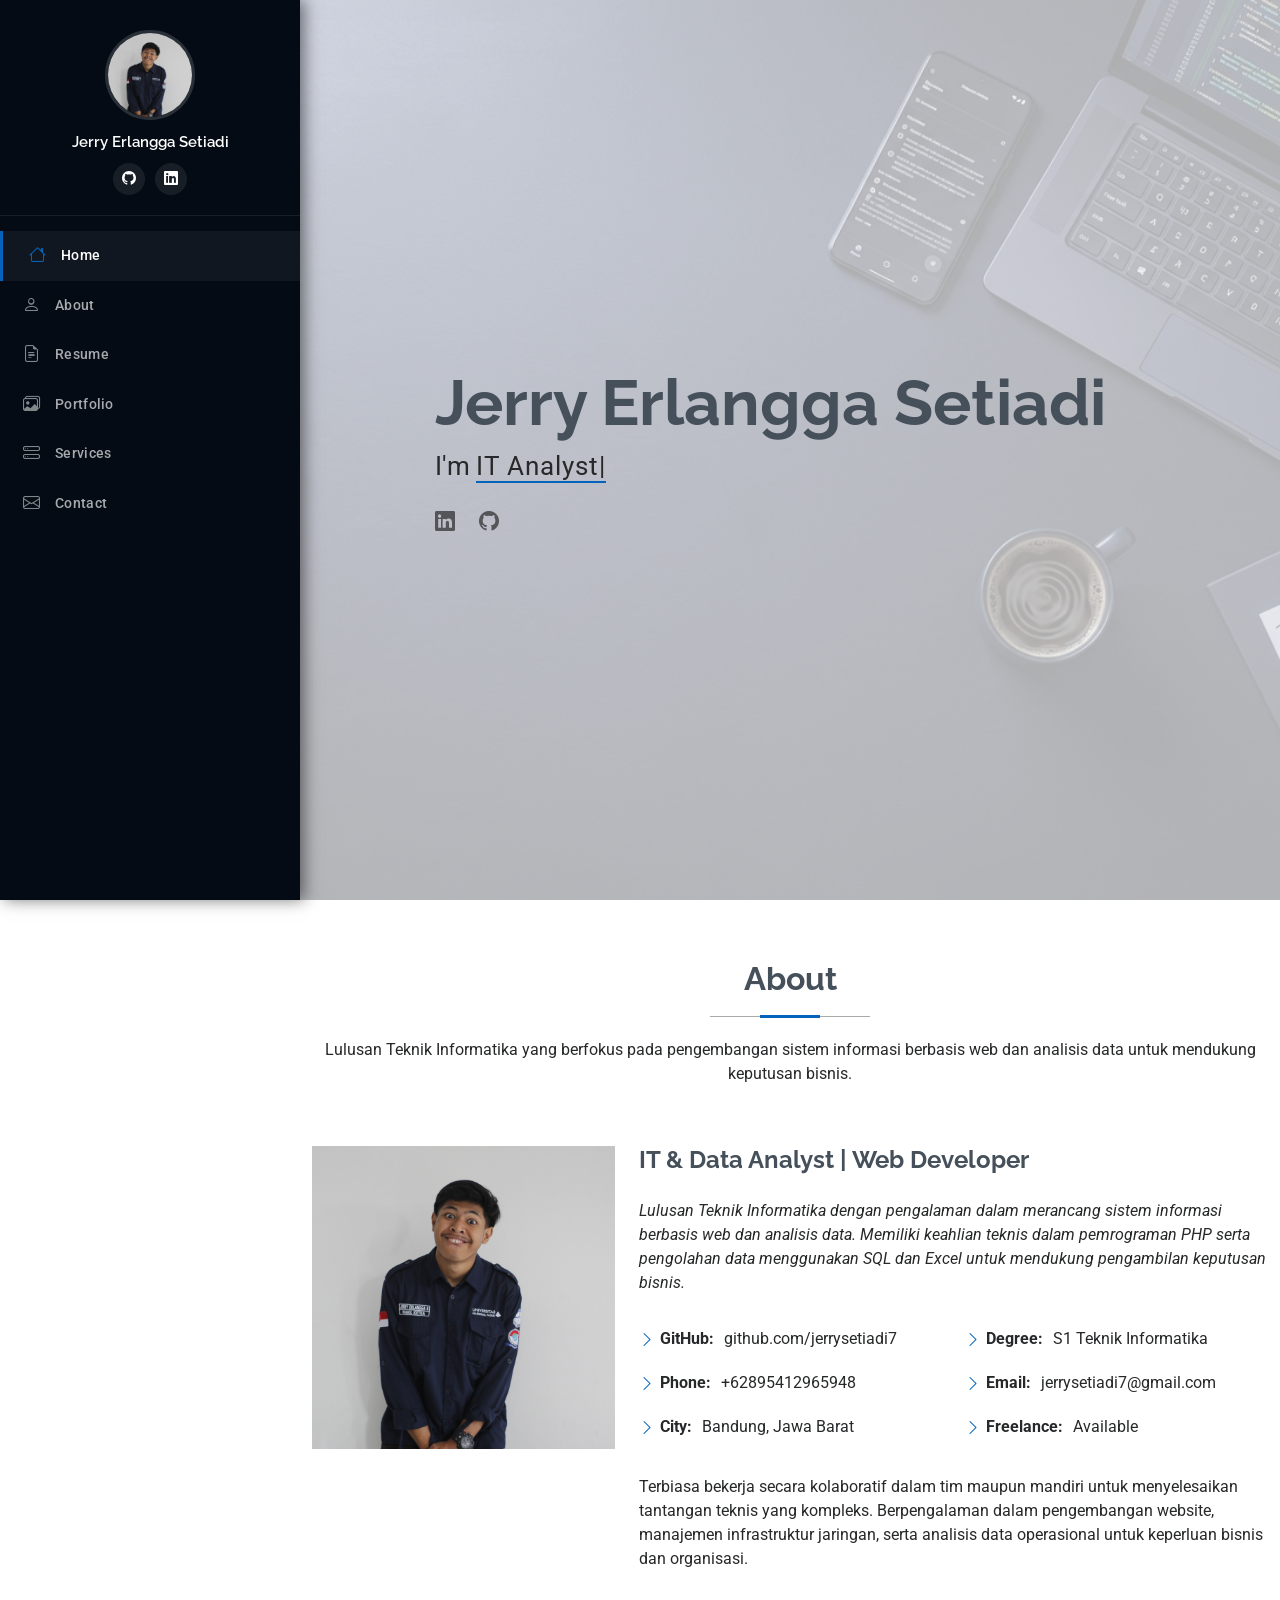
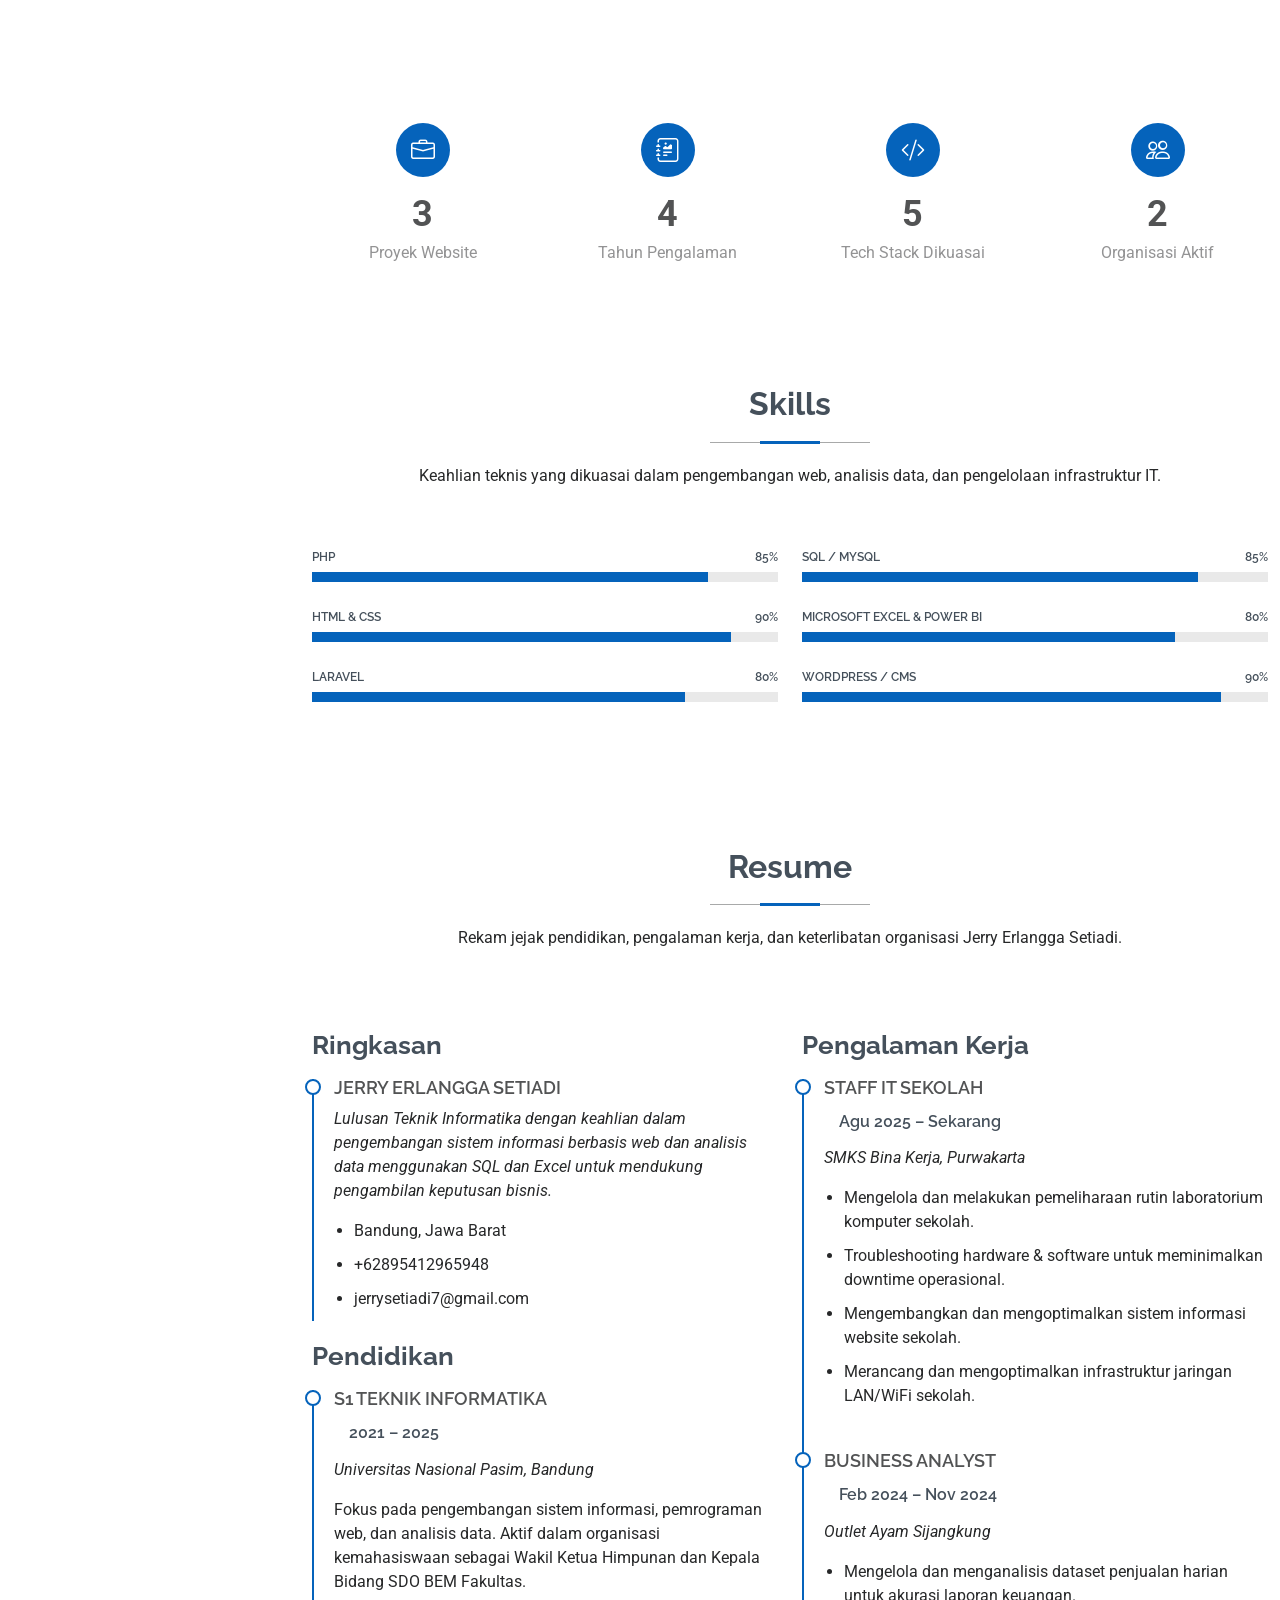
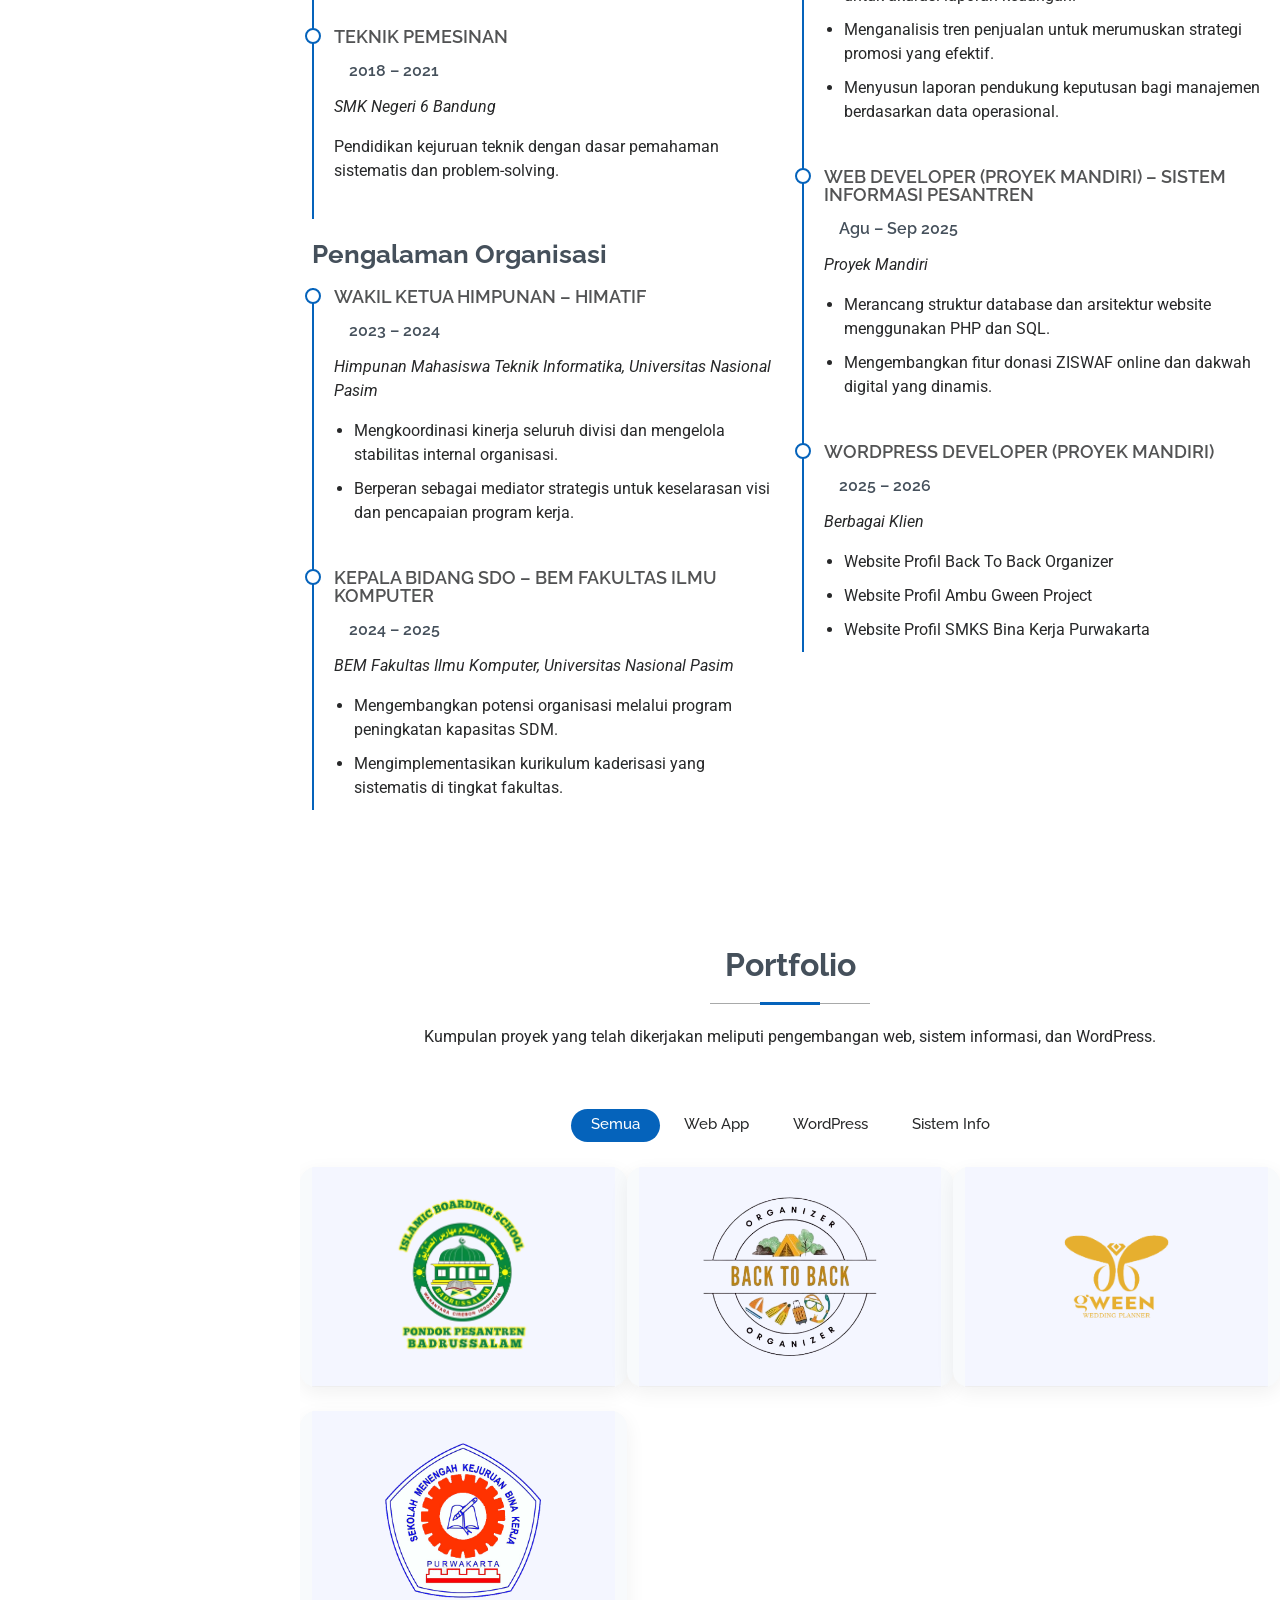
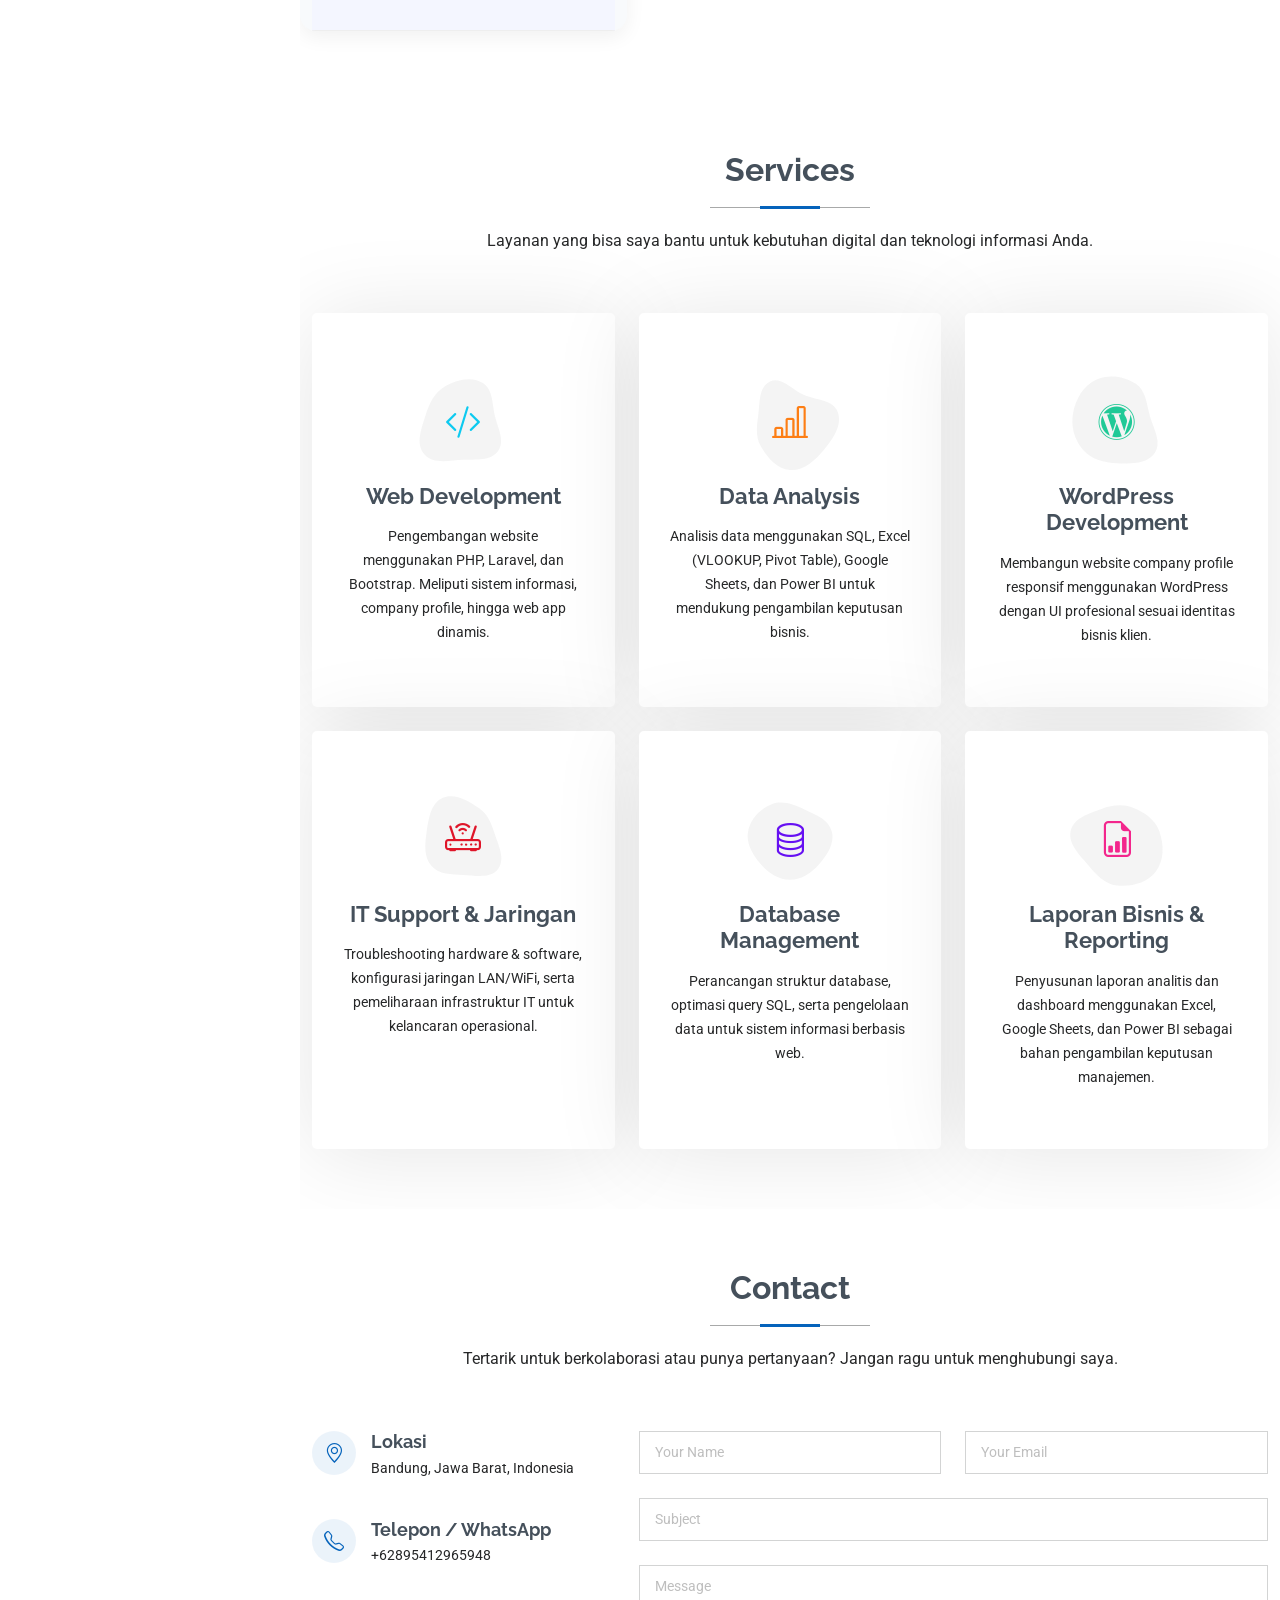
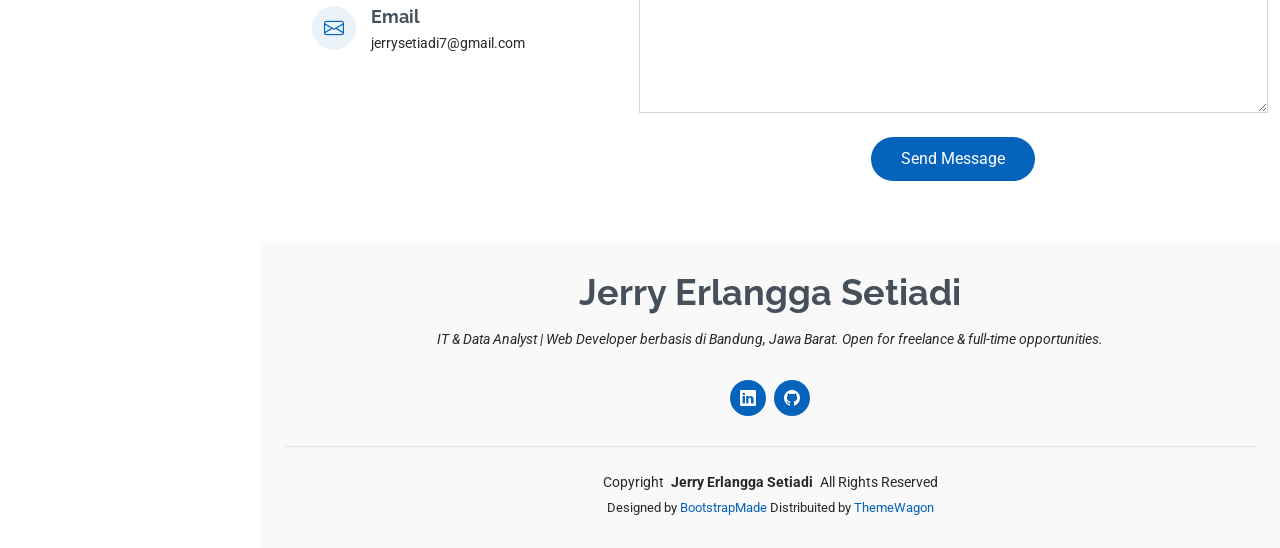
==== index.html @ edd15ab0 "first commit: upload portfolio website" ====
<!DOCTYPE html>
<html lang="en">

<head>
  <meta charset="utf-8">
  <meta content="width=device-width, initial-scale=1.0" name="viewport">
  <title>Jerry Erlangga Setiadi - IT & Data Analyst</title>
  <meta content="Portfolio dan CV Jerry Erlangga Setiadi - IT & Data Analyst" name="description">
  <meta content="IT, Data Analyst, Web Developer, PHP, Laravel, SQL" name="keywords">

  <!-- Favicons -->
  <link href="assets/img/favicon.png" rel="icon">
  <link href="assets/img/apple-touch-icon.png" rel="apple-touch-icon">

  <!-- Fonts -->
  <link href="https://fonts.googleapis.com" rel="preconnect">
  <link href="https://fonts.gstatic.com" rel="preconnect" crossorigin>
  <link href="https://fonts.googleapis.com/css2?family=Roboto:ital,wght@0,100;0,300;0,400;0,500;0,700;0,900;1,100;1,300;1,400;1,500;1,700;1,900&family=Poppins:ital,wght@0,100;0,200;0,300;0,400;0,500;0,600;0,700;0,800;0,900;1,100;1,200;1,300;1,400;1,500;1,600;1,700;1,800;1,900&family=Raleway:ital,wght@0,100;0,200;0,300;0,400;0,500;0,600;0,700;0,800;0,900;1,100;1,200;1,300;1,400;1,500;1,600;1,700;1,800;1,900&display=swap" rel="stylesheet">

  <!-- Vendor CSS Files -->
  <link href="assets/vendor/bootstrap/css/bootstrap.min.css" rel="stylesheet">
  <link href="assets/vendor/bootstrap-icons/bootstrap-icons.css" rel="stylesheet">
  <link href="assets/vendor/aos/aos.css" rel="stylesheet">
  <link href="assets/vendor/glightbox/css/glightbox.min.css" rel="stylesheet">
  <link href="assets/vendor/swiper/swiper-bundle.min.css" rel="stylesheet">

  <!-- Main CSS File -->
  <link href="assets/css/main.css" rel="stylesheet">

  <!-- =======================================================
  * Template Name: MyResume
  * Template URL: https://bootstrapmade.com/free-html-bootstrap-template-my-resume/
  * Updated: Jun 29 2024 with Bootstrap v5.3.3
  * Author: BootstrapMade.com
  * License: https://bootstrapmade.com/license/
  ======================================================== -->

  <!-- Custom Sidebar Override -->
  <style>
    /* =============================================
       SIDEBAR DARK THEME - CUSTOM OVERRIDE
       ============================================= */

    /* Sidebar container */
    #header.header {
  width: 300px;
  min-height: 100vh;

  position: fixed; /* ⬅️ UBAH dari fixed */
  top: 0;
  left: 0;

  background-color: #040b14;

  display: flex;
  flex-direction: column;

  box-shadow: 4px 0 15px rgba(0,0,0,0.5);
}
.layout {
  display: flex;
}

/* Konten kanan */
.main {
  margin-left: 300px; /* ⬅️ sama dengan lebar sidebar */
  width: calc(100% - 300px); /* ⬅️ biar tidak over */
}

    /* Profile block at top of sidebar */
    .sidebar-profile {
      padding: 30px 20px 20px;
      border-bottom: 1px solid rgba(255,255,255,0.08);
      width: 100%;
    }

    /* Avatar / profile photo */
    .sidebar-avatar {
      width: 90px;
      height: 90px;
      object-fit: cover;
      border: 3px solid rgba(255,255,255,0.15);
      margin-bottom: 12px;
    }

    /* Name under avatar */
    .sidebar-name {
      color: #fff;
      font-size: 15px;
      font-weight: 600;
      margin-bottom: 10px;
      line-height: 1.4;
    }

    /* Social icons row */
    .sidebar-socials {
      display: flex;
      gap: 10px;
      justify-content: center;
      flex-wrap: wrap;
    }

    .sidebar-socials a {
      display: inline-flex;
      align-items: center;
      justify-content: center;
      width: 32px;
      height: 32px;
      border-radius: 50%;
      background: rgba(255,255,255,0.08);
      color: #fff;
      font-size: 14px;
      transition: background 0.3s, color 0.3s;
    }

    .sidebar-socials a:hover {
      background: var(--accent-color, #149ddd);
      color: #fff;
    }

    /* Nav menu styling */
    #header .navmenu {
      padding: 15px 0;
      flex: 1;
    }

    #header .navmenu ul {
      list-style: none;
      padding: 0;
      margin: 0;
    }

    #header .navmenu ul li a {
      display: flex;
      align-items: center;
      gap: 12px;
      padding: 12px 20px;
      color: rgba(255,255,255,0.65);
      font-size: 14px;
      font-weight: 500;
      text-decoration: none;
      transition: color 0.3s, background 0.3s, padding-left 0.3s;
      border-left: 3px solid transparent;
      letter-spacing: 0.3px;
    }

    #header .navmenu ul li a:hover,
    #header .navmenu ul li a.active {
      color: #fff;
      background: rgba(255,255,255,0.05);
      border-left-color: var(--accent-color, #149ddd);
      padding-left: 26px;
    }

    #header .navmenu ul li a .navicon {
      font-size: 17px;
      min-width: 20px;
      color: rgba(255,255,255,0.5);
      transition: color 0.3s;
    }

    #header .navmenu ul li a:hover .navicon,
    #header .navmenu ul li a.active .navicon {
      color: var(--accent-color, #149ddd);
    }

    /* Hamburger toggle button for mobile */
    .header-toggle {
      position: fixed;
      top: 15px;
      left: 15px;
      z-index: 9999;
      font-size: 24px;
      color: #fff;
      background: var(--accent-color, #149ddd);
      width: 40px;
      height: 40px;
      display: flex;
      align-items: center;
      justify-content: center;
      border-radius: 6px;
      cursor: pointer;
    }

    /* Push main content to the right of sidebar */
   main {
  margin-left: 260px;   /* HARUS sama dengan width sidebar */
  width: calc(100% - 260px);
  overflow-x: hidden;
  transition: all 0.3s ease;
}

    /* Mobile: hide sidebar by default, show on toggle */
    @media (max-width: 1199px) {
  #header.header {
    left: -260px;
    width: 260px;
    transition: 0.3s;
  }

  #header.header.header-show {
    left: 0;
  }

  .main {
    margin-left: 0;
    width: 100%;
  }
}

    @media (min-width: 1200px) {
      .header-toggle {
        display: none !important;
      }
    }

    /* Scrollbar inside sidebar */
    #header.header::-webkit-scrollbar {
      width: 4px;
    }
    #header.header::-webkit-scrollbar-thumb {
      background: rgba(255,255,255,0.1);
      border-radius: 4px;
    }
    body {
  overflow-x: hidden;
}
.container,
.container-fluid {
  max-width: 100%;
}
section {
  padding-left: 20px;
  padding-right: 20px;
}
  </style>

</head>

<body class="index-page">

  <div class="layout">

    <header id="header" class="header">

    <i class="header-toggle d-xl-none bi bi-list"></i>

    <!-- Sidebar Profile Block -->
    <div class="sidebar-profile text-center d-none d-xl-flex flex-column align-items-center">
      <img src="assets/img/jerry.jpg" alt="Jerry Erlangga Setiadi" class="sidebar-avatar rounded-circle">
      <h4 class="sidebar-name">Jerry Erlangga Setiadi</h4>
      <div class="sidebar-socials">
        <a href="https://github.com/jerrysetiadi7/PORTOFOLIO.git" target="_blank"><i class="bi bi-github"></i></a>
        <a href="http://linkedin.com/in/jerry-erlangga-63666b275/" target="_blank"><i class="bi bi-linkedin"></i></a>
      </div>
    </div>
    <!-- End Sidebar Profile Block -->

    <nav id="navmenu" class="navmenu sidebar-nav">
      <ul class="sidebar-menu">
        <li><a href="#hero" class="active"><i class="bi bi-house navicon"></i><span>Home</span></a></li>
        <li><a href="#about"><i class="bi bi-person navicon"></i><span>About</span></a></li>
        <li><a href="#resume"><i class="bi bi-file-earmark-text navicon"></i><span>Resume</span></a></li>
        <li><a href="#portfolio"><i class="bi bi-images navicon"></i><span>Portfolio</span></a></li>
        <li><a href="#services"><i class="bi bi-hdd-stack navicon"></i><span>Services</span></a></li>
        <li><a href="#contact"><i class="bi bi-envelope navicon"></i><span>Contact</span></a></li>
      </ul>
    </nav>

  </header>

  <main class="main">

    <!-- Hero Section -->
    <section id="hero" class="hero section light-background">

      <img src="assets/img/bc.png" alt="">

      <div class="container" data-aos="zoom-out">
        <div class="row justify-content-center">
          <div class="col-lg-9">
            <h2>Jerry Erlangga Setiadi</h2>
            <p>I'm <span class="typed" data-typed-items="IT Analyst, Data Analyst, Web Developer, PHP Developer">IT Analyst</span><span class="typed-cursor typed-cursor--blink" aria-hidden="true"></span></p>
            <div class="social-links">
              <a href="http://linkedin.com/in/jerry-erlangga-63666b275/" target="_blank"><i class="bi bi-linkedin"></i></a>
              <a href="https://github.com/jerrysetiadi7/PORTOFOLIO.git" target="_blank"><i class="bi bi-github"></i></a>
            </div>
          </div>
        </div>
      </div>

    </section><!-- /Hero Section -->

    <!-- About Section -->
    <section id="about" class="about section">

      <!-- Section Title -->
      <div class="container section-title" data-aos="fade-up">
        <h2>About</h2>
        <p>Lulusan Teknik Informatika yang berfokus pada pengembangan sistem informasi berbasis web dan analisis data untuk mendukung keputusan bisnis.</p>
      </div><!-- End Section Title -->

      <div class="container" data-aos="fade-up" data-aos-delay="100">

        <div class="row gy-4 justify-content-center">
          <div class="col-lg-4">
            <img src="assets/img/jerry.jpg" class="img-fluid" alt="">
          </div>
          <div class="col-lg-8 content">
            <h2>IT & Data Analyst | Web Developer</h2>
            <p class="fst-italic py-3">
              Lulusan Teknik Informatika dengan pengalaman dalam merancang sistem informasi berbasis web dan analisis data. Memiliki keahlian teknis dalam pemrograman PHP serta pengolahan data menggunakan SQL dan Excel untuk mendukung pengambilan keputusan bisnis.
            </p>
            <div class="row">
              <div class="col-lg-6">
                <ul>
                  <li><i class="bi bi-chevron-right"></i> <strong>GitHub:</strong> <span>github.com/jerrysetiadi7</span></li>
                  <li><i class="bi bi-chevron-right"></i> <strong>Phone:</strong> <span>+62895412965948</span></li>
                  <li><i class="bi bi-chevron-right"></i> <strong>City:</strong> <span>Bandung, Jawa Barat</span></li>
                </ul>
              </div>
              <div class="col-lg-6">
                <ul>
                  <li><i class="bi bi-chevron-right"></i> <strong>Degree:</strong> <span>S1 Teknik Informatika</span></li>
                  <li><i class="bi bi-chevron-right"></i> <strong>Email:</strong> <span>jerrysetiadi7@gmail.com</span></li>
                  <li><i class="bi bi-chevron-right"></i> <strong>Freelance:</strong> <span>Available</span></li>
                </ul>
              </div>
            </div>
            <p class="py-3">
              Terbiasa bekerja secara kolaboratif dalam tim maupun mandiri untuk menyelesaikan tantangan teknis yang kompleks. Berpengalaman dalam pengembangan website, manajemen infrastruktur jaringan, serta analisis data operasional untuk keperluan bisnis dan organisasi.
            </p>
          </div>
        </div>

      </div>

    </section><!-- /About Section -->

    <!-- Stats Section -->
    <section id="stats" class="stats section">

      <div class="container" data-aos="fade-up" data-aos-delay="100">

        <div class="row gy-4">

          <div class="col-lg-3 col-md-6 d-flex flex-column align-items-center">
            <i class="bi bi-briefcase"></i>
            <div class="stats-item">
              <span data-purecounter-start="0" data-purecounter-end="3" data-purecounter-duration="1" class="purecounter"></span>
              <p>Proyek Website</p>
            </div>
          </div><!-- End Stats Item -->

          <div class="col-lg-3 col-md-6 d-flex flex-column align-items-center">
            <i class="bi bi-journal-richtext"></i>
            <div class="stats-item">
              <span data-purecounter-start="0" data-purecounter-end="4" data-purecounter-duration="1" class="purecounter"></span>
              <p>Tahun Pengalaman</p>
            </div>
          </div><!-- End Stats Item -->

          <div class="col-lg-3 col-md-6 d-flex flex-column align-items-center">
            <i class="bi bi-code-slash"></i>
            <div class="stats-item">
              <span data-purecounter-start="0" data-purecounter-end="5" data-purecounter-duration="1" class="purecounter"></span>
              <p>Tech Stack Dikuasai</p>
            </div>
          </div><!-- End Stats Item -->

          <div class="col-lg-3 col-md-6 d-flex flex-column align-items-center">
            <i class="bi bi-people"></i>
            <div class="stats-item">
              <span data-purecounter-start="0" data-purecounter-end="2" data-purecounter-duration="1" class="purecounter"></span>
              <p>Organisasi Aktif</p>
            </div>
          </div><!-- End Stats Item -->

        </div>

      </div>

    </section><!-- /Stats Section -->

    <!-- Skills Section -->
    <section id="skills" class="skills section">

      <!-- Section Title -->
      <div class="container section-title" data-aos="fade-up">
        <h2>Skills</h2>
        <p>Keahlian teknis yang dikuasai dalam pengembangan web, analisis data, dan pengelolaan infrastruktur IT.</p>
      </div><!-- End Section Title -->

      <div class="container" data-aos="fade-up" data-aos-delay="100">

        <div class="row skills-content skills-animation">

          <div class="col-lg-6">

            <div class="progress">
              <span class="skill"><span>PHP</span> <i class="val">85%</i></span>
              <div class="progress-bar-wrap">
                <div class="progress-bar" role="progressbar" aria-valuenow="85" aria-valuemin="0" aria-valuemax="100"></div>
              </div>
            </div><!-- End Skills Item -->

            <div class="progress">
              <span class="skill"><span>HTML & CSS</span> <i class="val">90%</i></span>
              <div class="progress-bar-wrap">
                <div class="progress-bar" role="progressbar" aria-valuenow="90" aria-valuemin="0" aria-valuemax="100"></div>
              </div>
            </div><!-- End Skills Item -->

            <div class="progress">
              <span class="skill"><span>Laravel</span> <i class="val">80%</i></span>
              <div class="progress-bar-wrap">
                <div class="progress-bar" role="progressbar" aria-valuenow="80" aria-valuemin="0" aria-valuemax="100"></div>
              </div>
            </div><!-- End Skills Item -->

          </div>

          <div class="col-lg-6">

            <div class="progress">
              <span class="skill"><span>SQL / MySQL</span> <i class="val">85%</i></span>
              <div class="progress-bar-wrap">
                <div class="progress-bar" role="progressbar" aria-valuenow="85" aria-valuemin="0" aria-valuemax="100"></div>
              </div>
            </div><!-- End Skills Item -->

            <div class="progress">
              <span class="skill"><span>Microsoft Excel & Power BI</span> <i class="val">80%</i></span>
              <div class="progress-bar-wrap">
                <div class="progress-bar" role="progressbar" aria-valuenow="80" aria-valuemin="0" aria-valuemax="100"></div>
              </div>
            </div><!-- End Skills Item -->

            <div class="progress">
              <span class="skill"><span>WordPress / CMS</span> <i class="val">90%</i></span>
              <div class="progress-bar-wrap">
                <div class="progress-bar" role="progressbar" aria-valuenow="90" aria-valuemin="0" aria-valuemax="100"></div>
              </div>
            </div><!-- End Skills Item -->

          </div>

        </div>

      </div>

    </section><!-- /Skills Section -->

    <!-- Resume Section -->
    <section id="resume" class="resume section">

      <!-- Section Title -->
      <div class="container section-title" data-aos="fade-up">
        <h2>Resume</h2>
        <p>Rekam jejak pendidikan, pengalaman kerja, dan keterlibatan organisasi Jerry Erlangga Setiadi.</p>
      </div><!-- End Section Title -->

      <div class="container">

        <div class="row">

          <div class="col-lg-6" data-aos="fade-up" data-aos-delay="100">
            <h3 class="resume-title">Ringkasan</h3>

            <div class="resume-item pb-0">
              <h4>Jerry Erlangga Setiadi</h4>
              <p><em>Lulusan Teknik Informatika dengan keahlian dalam pengembangan sistem informasi berbasis web dan analisis data menggunakan SQL dan Excel untuk mendukung pengambilan keputusan bisnis.</em></p>
              <ul>
                <li>Bandung, Jawa Barat</li>
                <li>+62895412965948</li>
                <li>jerrysetiadi7@gmail.com</li>
              </ul>
            </div><!-- End Resume Item -->

            <h3 class="resume-title">Pendidikan</h3>
            <div class="resume-item">
              <h4>S1 Teknik Informatika</h4>
              <h5>2021 – 2025</h5>
              <p><em>Universitas Nasional Pasim, Bandung</em></p>
              <p>Fokus pada pengembangan sistem informasi, pemrograman web, dan analisis data. Aktif dalam organisasi kemahasiswaan sebagai Wakil Ketua Himpunan dan Kepala Bidang SDO BEM Fakultas.</p>
            </div><!-- End Resume Item -->

            <div class="resume-item">
              <h4>Teknik Pemesinan</h4>
              <h5>2018 – 2021</h5>
              <p><em>SMK Negeri 6 Bandung</em></p>
              <p>Pendidikan kejuruan teknik dengan dasar pemahaman sistematis dan problem-solving.</p>
            </div><!-- End Resume Item -->

            <h3 class="resume-title">Pengalaman Organisasi</h3>
            <div class="resume-item">
              <h4>Wakil Ketua Himpunan – HIMATIF</h4>
              <h5>2023 – 2024</h5>
              <p><em>Himpunan Mahasiswa Teknik Informatika, Universitas Nasional Pasim</em></p>
              <ul>
                <li>Mengkoordinasi kinerja seluruh divisi dan mengelola stabilitas internal organisasi.</li>
                <li>Berperan sebagai mediator strategis untuk keselarasan visi dan pencapaian program kerja.</li>
              </ul>
            </div><!-- End Resume Item -->

            <div class="resume-item">
              <h4>Kepala Bidang SDO – BEM Fakultas Ilmu Komputer</h4>
              <h5>2024 – 2025</h5>
              <p><em>BEM Fakultas Ilmu Komputer, Universitas Nasional Pasim</em></p>
              <ul>
                <li>Mengembangkan potensi organisasi melalui program peningkatan kapasitas SDM.</li>
                <li>Mengimplementasikan kurikulum kaderisasi yang sistematis di tingkat fakultas.</li>
              </ul>
            </div><!-- End Resume Item -->

          </div>

          <div class="col-lg-6" data-aos="fade-up" data-aos-delay="200">
            <h3 class="resume-title">Pengalaman Kerja</h3>
            <div class="resume-item">
              <h4>Staff IT Sekolah</h4>
              <h5>Agu 2025 – Sekarang</h5>
              <p><em>SMKS Bina Kerja, Purwakarta</em></p>
              <ul>
                <li>Mengelola dan melakukan pemeliharaan rutin laboratorium komputer sekolah.</li>
                <li>Troubleshooting hardware & software untuk meminimalkan downtime operasional.</li>
                <li>Mengembangkan dan mengoptimalkan sistem informasi website sekolah.</li>
                <li>Merancang dan mengoptimalkan infrastruktur jaringan LAN/WiFi sekolah.</li>
              </ul>
            </div><!-- End Resume Item -->

            <div class="resume-item">
              <h4>Business Analyst</h4>
              <h5>Feb 2024 – Nov 2024</h5>
              <p><em>Outlet Ayam Sijangkung</em></p>
              <ul>
                <li>Mengelola dan menganalisis dataset penjualan harian untuk akurasi laporan keuangan.</li>
                <li>Menganalisis tren penjualan untuk merumuskan strategi promosi yang efektif.</li>
                <li>Menyusun laporan pendukung keputusan bagi manajemen berdasarkan data operasional.</li>
              </ul>
            </div><!-- End Resume Item -->

            <div class="resume-item">
              <h4>Web Developer (Proyek Mandiri) – Sistem Informasi Pesantren</h4>
              <h5>Agu – Sep 2025</h5>
              <p><em>Proyek Mandiri</em></p>
              <ul>
                <li>Merancang struktur database dan arsitektur website menggunakan PHP dan SQL.</li>
                <li>Mengembangkan fitur donasi ZISWAF online dan dakwah digital yang dinamis.</li>
              </ul>
            </div><!-- End Resume Item -->

            <div class="resume-item">
              <h4>WordPress Developer (Proyek Mandiri)</h4>
              <h5>2025 – 2026</h5>
              <p><em>Berbagai Klien</em></p>
              <ul>
                <li>Website Profil Back To Back Organizer</li>
                <li>Website Profil Ambu Gween Project</li>
                <li>Website Profil SMKS Bina Kerja Purwakarta</li>
              </ul>
            </div><!-- End Resume Item -->

          </div>

        </div>

      </div>

    </section><!-- /Resume Section -->

    <!-- Portfolio Section -->
    <section id="portfolio" class="portfolio section">

      <!-- Section Title -->
      <div class="container section-title" data-aos="fade-up">
        <h2>Portfolio</h2>
        <p>Kumpulan proyek yang telah dikerjakan meliputi pengembangan web, sistem informasi, dan WordPress.</p>
      </div><!-- End Section Title -->

      <div class="container">

        <div class="isotope-layout" data-default-filter="*" data-layout="masonry" data-sort="original-order">

          <ul class="portfolio-filters isotope-filters" data-aos="fade-up" data-aos-delay="100">
            <li data-filter="*" class="filter-active">Semua</li>
            <li data-filter=".filter-app">Web App</li>
            <li data-filter=".filter-product">WordPress</li>
            <li data-filter=".filter-branding">Sistem Info</li>
          </ul><!-- End Portfolio Filters -->

          <div class="row gy-4 isotope-container" data-aos="fade-up" data-aos-delay="200">

            <div class="col-lg-4 col-md-6 portfolio-item isotope-item filter-branding">
              <img src="assets/img/masonry-portfolio/badrussalam.png" class="img-fluid" alt="">
              <div class="portfolio-info">
                <h4>Sistem Informasi Pesantren</h4>
                <p>PHP, SQL, ZISWAF Online</p>
                <a href="assets/img/masonry-portfolio/badrussalam.png" title="Sistem Informasi Pesantren" data-gallery="portfolio-gallery-branding" class="glightbox preview-link"><i class="bi bi-zoom-in"></i></a>
                <a href="#" title="More Details" class="details-link"><i class="bi bi-link-45deg"></i></a>
              </div>
            </div><!-- End Portfolio Item -->

            <div class="col-lg-4 col-md-6 portfolio-item isotope-item filter-product">
              <img src="assets/img/masonry-portfolio/b2b.png" class="img-fluid" alt="">
              <div class="portfolio-info">
                <h4>Back To Back Organizer</h4>
                <p>WordPress, Company Profile</p>
                <a href="assets/img/masonry-portfolio/b2b.png" title="Back To Back Organizer" data-gallery="portfolio-gallery-product" class="glightbox preview-link"><i class="bi bi-zoom-in"></i></a>
                <a href="http://backtoback.rf.gd/" title="More Details" class="details-link"><i class="bi bi-link-45deg"></i></a>
              </div>
            </div><!-- End Portfolio Item -->

            <div class="col-lg-4 col-md-6 portfolio-item isotope-item filter-product">
              <img src="assets/img/masonry-portfolio/gwp.png" class="img-fluid" alt="">
              <div class="portfolio-info">
                <h4>Ambu Gween Project</h4>
                <p>WordPress, Company Profile</p>
                <a href="assets/img/masonry-portfolio/gwp.png" title="Ambu Gween Project" data-gallery="portfolio-gallery-product" class="glightbox preview-link"><i class="bi bi-zoom-in"></i></a>
                <a href="https://ambuggweenproject.com/" title="More Details" class="details-link"><i class="bi bi-link-45deg"></i></a>
              </div>
            </div><!-- End Portfolio Item -->

            <div class="col-lg-4 col-md-6 portfolio-item isotope-item filter-product">
              <img src="assets/img/masonry-portfolio/bina.png" class="img-fluid" alt="">
              <div class="portfolio-info">
                <h4>SMKS Bina Kerja Purwakarta</h4>
                <p>WordPress, School Profile</p>
                <a href="assets/img/masonry-portfolio/bina.png" title="SMKS Bina Kerja" data-gallery="portfolio-gallery-product" class="glightbox preview-link"><i class="bi bi-zoom-in"></i></a>
                <a href="https://smkbinakerjapwk.sch.id/" title="More Details" class="details-link"><i class="bi bi-link-45deg"></i></a>
              </div>
            </div><!-- End Portfolio Item -->

            <!-- <div class="col-lg-4 col-md-6 portfolio-item isotope-item filter-app">
              <img src="assets/img/masonry-portfolio/masonry-portfolio-5.jpg" class="img-fluid" alt="">
              <div class="portfolio-info">
                <h4>Sistem IT Sekolah</h4>
                <p>Infrastruktur LAN/WiFi, IT Support</p>
                <a href="assets/img/masonry-portfolio/masonry-portfolio-5.jpg" title="Sistem IT Sekolah" data-gallery="portfolio-gallery-app" class="glightbox preview-link"><i class="bi bi-zoom-in"></i></a>
                <a href="#" title="More Details" class="details-link"><i class="bi bi-link-45deg"></i></a>
              </div>
            </div> -->
            <!-- End Portfolio Item -->

            <!-- <div class="col-lg-4 col-md-6 portfolio-item isotope-item filter-app">
              <img src="assets/img/masonry-portfolio/masonry-portfolio-6.jpg" class="img-fluid" alt="">
              <div class="portfolio-info">
                <h4>Analisis Data Penjualan</h4>
                <p>SQL, Excel, Business Analytics</p>
                <a href="assets/img/masonry-portfolio/masonry-portfolio-6.jpg" title="Analisis Data Penjualan" data-gallery="portfolio-gallery-app" class="glightbox preview-link"><i class="bi bi-zoom-in"></i></a>
                <a href="#" title="More Details" class="details-link"><i class="bi bi-link-45deg"></i></a>
              </div>
            </div> -->
            <!-- End Portfolio Item -->

          </div><!-- End Portfolio Container -->

        </div>

      </div>

    </section><!-- /Portfolio Section -->

    <!-- Services Section -->
    <section id="services" class="services section">

      <!-- Section Title -->
      <div class="container section-title" data-aos="fade-up">
        <h2>Services</h2>
        <p>Layanan yang bisa saya bantu untuk kebutuhan digital dan teknologi informasi Anda.</p>
      </div><!-- End Section Title -->

      <div class="container">

        <div class="row gy-4">

          <div class="col-lg-4 col-md-6" data-aos="fade-up" data-aos-delay="100">
            <div class="service-item item-cyan position-relative">
              <div class="icon">
                <svg width="100" height="100" viewBox="0 0 600 600" xmlns="http://www.w3.org/2000/svg">
                  <path stroke="none" stroke-width="0" fill="#f5f5f5" d="M300,521.0016835830174C376.1290562159157,517.8887921683347,466.0731472004068,529.7835943286574,510.70327084640275,468.03025145048787C554.3714126377745,407.6079735673963,508.03601936045806,328.9844924480964,491.2728898941984,256.3432110539036C474.5976632858925,184.082847569629,479.9380746630129,96.60480741107993,416.23090153303,58.64404602377083C348.86323505073057,18.502131276798302,261.93793281208167,40.57373210992963,193.5410806939664,78.93577620505333C130.42746243093433,114.334589627462,98.30271207620316,179.96522072025542,76.75703585869454,249.04625023123273C51.97151888228291,328.5150500222984,13.704378332031375,421.85034740162234,66.52175969318436,486.19268352777647C119.04800174914682,550.1803526380478,217.28368757567262,524.383925680826,300,521.0016835830174"></path>
                </svg>
                <i class="bi bi-code-slash"></i>
              </div>
              <a href="#" class="stretched-link">
                <h3>Web Development</h3>
              </a>
              <p>Pengembangan website menggunakan PHP, Laravel, dan Bootstrap. Meliputi sistem informasi, company profile, hingga web app dinamis.</p>
            </div>
          </div><!-- End Service Item -->

          <div class="col-lg-4 col-md-6" data-aos="fade-up" data-aos-delay="200">
            <div class="service-item item-orange position-relative">
              <div class="icon">
                <svg width="100" height="100" viewBox="0 0 600 600" xmlns="http://www.w3.org/2000/svg">
                  <path stroke="none" stroke-width="0" fill="#f5f5f5" d="M300,582.0697525312426C382.5290701553225,586.8405444964366,449.9789794690241,525.3245884688669,502.5850820975895,461.55621195738473C556.606425686781,396.0723002908107,615.8543463187945,314.28637112970534,586.6730223649479,234.56875336149918C558.9533121215079,158.8439757836574,454.9685369536778,164.00468322053177,381.49747125262974,130.76875717737553C312.15926192815925,99.40240125094834,248.97055460311594,18.661163978235184,179.8680185752513,50.54337015887873C110.5421016452524,82.52863877960104,119.82277516462835,180.83849132639028,109.12597500060166,256.43424936330496C100.08760227029461,320.3096726198365,92.17705696193138,384.0621239912766,124.79988738764834,439.7174275375508C164.83382741302287,508.01625554203684,220.96474134820875,577.5009287672846,300,582.0697525312426"></path>
                </svg>
                <i class="bi bi-bar-chart-line"></i>
              </div>
              <a href="#" class="stretched-link">
                <h3>Data Analysis</h3>
              </a>
              <p>Analisis data menggunakan SQL, Excel (VLOOKUP, Pivot Table), Google Sheets, dan Power BI untuk mendukung pengambilan keputusan bisnis.</p>
            </div>
          </div><!-- End Service Item -->

          <div class="col-lg-4 col-md-6" data-aos="fade-up" data-aos-delay="300">
            <div class="service-item item-teal position-relative">
              <div class="icon">
                <svg width="100" height="100" viewBox="0 0 600 600" xmlns="http://www.w3.org/2000/svg">
                  <path stroke="none" stroke-width="0" fill="#f5f5f5" d="M300,541.5067337569781C382.14930387511276,545.0595476570109,479.8736841581634,548.3450877840088,526.4010558755058,480.5488172755941C571.5218469581645,414.80211281144784,517.5187510058486,332.0715597781072,496.52539010469104,255.14436215662573C477.37192572678356,184.95920475031193,473.57363656557914,105.61284051026155,413.0603344069578,65.22779650032875C343.27470386102294,18.654635553484475,251.2091493199835,5.337323636656869,175.0934190732945,40.62881213300186C97.87086631185822,76.43348514350839,51.98124368387456,156.15599469081315,36.44837278890362,239.84606092416172C21.716077023791087,319.22268207091537,43.775223500013084,401.1760424656574,96.891909868211,461.97329694683043C147.22146801428983,519.5804099606455,223.5754009179313,538.201503339737,300,541.5067337569781"></path>
                </svg>
                <i class="bi bi-wordpress"></i>
              </div>
              <a href="#" class="stretched-link">
                <h3>WordPress Development</h3>
              </a>
              <p>Membangun website company profile responsif menggunakan WordPress dengan UI profesional sesuai identitas bisnis klien.</p>
            </div>
          </div><!-- End Service Item -->

          <div class="col-lg-4 col-md-6" data-aos="fade-up" data-aos-delay="400">
            <div class="service-item item-red position-relative">
              <div class="icon">
                <svg width="100" height="100" viewBox="0 0 600 600" xmlns="http://www.w3.org/2000/svg">
                  <path stroke="none" stroke-width="0" fill="#f5f5f5" d="M300,503.46388370962813C374.79870501325706,506.71871716319447,464.8034551963731,527.1746412648533,510.4981551193396,467.86667711651364C555.9287308511215,408.9015244558933,512.6030010748507,327.5744911775523,490.211057578863,256.5855673507754C471.097692560561,195.9906835881958,447.69079081568157,138.11976852964426,395.19560036434837,102.3242989838813C329.3053358748298,57.3949838291264,248.02791733380457,8.279543830951368,175.87071277845988,42.242879143198664C103.41431057327972,76.34704239035025,93.79494320519305,170.9812938413882,81.28167332365135,250.07896920659033C70.17666984294237,320.27484674793965,64.84698225790005,396.69656628748305,111.28512138212992,450.4950937839243C156.20124167950087,502.5303643271138,231.32542653798444,500.4755392045468,300,503.46388370962813"></path>
                </svg>
                <i class="bi bi-router"></i>
              </div>
              <a href="#" class="stretched-link">
                <h3>IT Support & Jaringan</h3>
              </a>
              <p>Troubleshooting hardware & software, konfigurasi jaringan LAN/WiFi, serta pemeliharaan infrastruktur IT untuk kelancaran operasional.</p>
            </div>
          </div><!-- End Service Item -->

          <div class="col-lg-4 col-md-6" data-aos="fade-up" data-aos-delay="500">
            <div class="service-item item-indigo position-relative">
              <div class="icon">
                <svg width="100" height="100" viewBox="0 0 600 600" xmlns="http://www.w3.org/2000/svg">
                  <path stroke="none" stroke-width="0" fill="#f5f5f5" d="M300,532.3542879108572C369.38199826031484,532.3153073249985,429.10787420159085,491.63046689027357,474.5244479745417,439.17860296908856C522.8885846962883,383.3225815378663,569.1668002868075,314.3205725914397,550.7432151929288,242.7694973846089C532.6665558377875,172.5657663291529,456.2379748765914,142.6223662098291,390.3689995646985,112.34683881706744C326.66090330228417,83.06452184765237,258.84405631176094,53.51806209861945,193.32584062364296,78.48882559362697C121.61183558270385,105.82097193414197,62.805066853699245,167.19869350419734,48.57481801355237,242.6138429142374C34.843463184063346,315.3850353017275,76.69343916112496,383.4422959591041,125.22947124332185,439.3748458443577C170.7312796277747,491.8107796887764,230.57421082200815,532.3932930995766,300,532.3542879108572"></path>
                </svg>
                <i class="bi bi-database"></i>
              </div>
              <a href="#" class="stretched-link">
                <h3>Database Management</h3>
              </a>
              <p>Perancangan struktur database, optimasi query SQL, serta pengelolaan data untuk sistem informasi berbasis web.</p>
            </div>
          </div><!-- End Service Item -->

          <div class="col-lg-4 col-md-6" data-aos="fade-up" data-aos-delay="600">
            <div class="service-item item-pink position-relative">
              <div class="icon">
                <svg width="100" height="100" viewBox="0 0 600 600" xmlns="http://www.w3.org/2000/svg">
                  <path stroke="none" stroke-width="0" fill="#f5f5f5" d="M300,566.797414625762C385.7384707136149,576.1784315230908,478.7894351017131,552.8928747891023,531.9192734346935,484.94944893311C584.6109503024035,417.5663521118492,582.489472248146,322.67544863468447,553.9536738515405,242.03673114598146C529.1557734026468,171.96086150256528,465.24506316201064,127.66468636344209,395.9583748389544,100.7403814666027C334.2173773831606,76.7482773500951,269.4350130405921,84.62216499799875,207.1952322260088,107.2889140133804C132.92018162631612,134.33871894543012,41.79353780512637,160.00259165414826,22.644507872594943,236.69541883565114C3.319112789854554,314.0945973066697,72.72355303640163,379.243833228382,124.04198916343866,440.3218312028393C172.9286146004772,498.5055451809895,224.45579914871206,558.5317968840102,300,566.797414625762"></path>
                </svg>
                <i class="bi bi-file-earmark-bar-graph"></i>
              </div>
              <a href="#" class="stretched-link">
                <h3>Laporan Bisnis & Reporting</h3>
              </a>
              <p>Penyusunan laporan analitis dan dashboard menggunakan Excel, Google Sheets, dan Power BI sebagai bahan pengambilan keputusan manajemen.</p>
            </div>
          </div><!-- End Service Item -->

        </div>

      </div>

    </section><!-- /Services Section -->

    <!-- Testimonials Section -->
    <!-- <section id="testimonials" class="testimonials section">

      
      <div class="container section-title" data-aos="fade-up">
        <h2>Testimonials</h2>
        <p>Necessitatibus eius consequatur ex aliquid fuga eum quidem sint consectetur velit</p>
      </div>
      

      <div class="container" data-aos="fade-up" data-aos-delay="100">

        <div class="swiper init-swiper">
          <script type="application/json" class="swiper-config">
            {
              "loop": true,
              "speed": 600,
              "autoplay": {
                "delay": 5000
              },
              "slidesPerView": "auto",
              "pagination": {
                "el": ".swiper-pagination",
                "type": "bullets",
                "clickable": true
              }
            }
          </script>
          <div class="swiper-wrapper">

            <div class="swiper-slide">
              <div class="testimonial-item">
                <div class="row gy-4 justify-content-center">
                  <div class="col-lg-6">
                    <div class="testimonial-content">
                      <p>
                        <i class="bi bi-quote quote-icon-left"></i>
                        <span>Proin iaculis purus consequat sem cure digni ssim donec porttitora entum suscipit rhoncus. Accusantium quam, ultricies eget id, aliquam eget nibh et. Maecen aliquam, risus at semper.</span>
                        <i class="bi bi-quote quote-icon-right"></i>
                      </p>
                      <h3>Saul Goodman</h3>
                      <h4>Ceo &amp; Founder</h4>
                      <div class="stars">
                        <i class="bi bi-star-fill"></i><i class="bi bi-star-fill"></i><i class="bi bi-star-fill"></i><i class="bi bi-star-fill"></i><i class="bi bi-star-fill"></i>
                      </div>
                    </div>
                  </div>
                  <div class="col-lg-2 text-center">
                    <img src="assets/img/testimonials/testimonials-1.jpg" class="img-fluid testimonial-img" alt="">
                  </div>
                </div>
              </div>
            </div>
            

            <div class="swiper-slide">
              <div class="testimonial-item">
                <div class="row gy-4 justify-content-center">
                  <div class="col-lg-6">
                    <div class="testimonial-content">
                      <p>
                        <i class="bi bi-quote quote-icon-left"></i>
                        <span>Export tempor illum tamen malis malis eram quae irure esse labore quem cillum quid cillum eram malis quorum velit fore eram velit sunt aliqua noster fugiat irure amet legam anim culpa.</span>
                        <i class="bi bi-quote quote-icon-right"></i>
                      </p>
                      <h3>Sara Wilsson</h3>
                      <h4>Designer</h4>
                      <div class="stars">
                        <i class="bi bi-star-fill"></i><i class="bi bi-star-fill"></i><i class="bi bi-star-fill"></i><i class="bi bi-star-fill"></i><i class="bi bi-star-fill"></i>
                      </div>
                    </div>
                  </div>
                  <div class="col-lg-2 text-center">
                    <img src="assets/img/testimonials/testimonials-2.jpg" class="img-fluid testimonial-img" alt="">
                  </div>
                </div>
              </div>
            </div>
            

            <div class="swiper-slide">
              <div class="testimonial-item">
                <div class="row gy-4 justify-content-center">
                  <div class="col-lg-6">
                    <div class="testimonial-content">
                      <p>
                        <i class="bi bi-quote quote-icon-left"></i>
                        <span>Enim nisi quem export duis labore cillum quae magna enim sint quorum nulla quem veniam duis minim tempor labore quem eram duis noster aute amet eram fore quis sint minim.</span>
                        <i class="bi bi-quote quote-icon-right"></i>
                      </p>
                      <h3>Jena Karlis</h3>
                      <h4>Store Owner</h4>
                      <div class="stars">
                        <i class="bi bi-star-fill"></i><i class="bi bi-star-fill"></i><i class="bi bi-star-fill"></i><i class="bi bi-star-fill"></i><i class="bi bi-star-fill"></i>
                      </div>
                    </div>
                  </div>
                  <div class="col-lg-2 text-center">
                    <img src="assets/img/testimonials/testimonials-3.jpg" class="img-fluid testimonial-img" alt="">
                  </div>
                </div>
              </div>
            </div>

            <div class="swiper-slide">
              <div class="testimonial-item">
                <div class="row gy-4 justify-content-center">
                  <div class="col-lg-6">
                    <div class="testimonial-content">
                      <p>
                        <i class="bi bi-quote quote-icon-left"></i>
                        <span>Fugiat enim eram quae cillum dolore dolor amet nulla culpa multos export minim fugiat minim velit minim dolor enim duis veniam ipsum anim magna sunt elit fore quem dolore labore illum veniam.</span>
                        <i class="bi bi-quote quote-icon-right"></i>
                      </p>
                      <h3>John Larson</h3>
                      <h4>Entrepreneur</h4>
                      <div class="stars">
                        <i class="bi bi-star-fill"></i><i class="bi bi-star-fill"></i><i class="bi bi-star-fill"></i><i class="bi bi-star-fill"></i><i class="bi bi-star-fill"></i>
                      </div>
                    </div>
                  </div>
                  <div class="col-lg-2 text-center">
                    <img src="assets/img/testimonials/testimonials-4.jpg" class="img-fluid testimonial-img" alt="">
                  </div>
                </div>
              </div>
            </div>

          </div>
          <div class="swiper-pagination"></div>
        </div>

      </div>

    </section> -->
    

    <!-- Contact Section -->
    <section id="contact" class="contact section">

      <!-- Section Title -->
      <div class="container section-title" data-aos="fade-up">
        <h2>Contact</h2>
        <p>Tertarik untuk berkolaborasi atau punya pertanyaan? Jangan ragu untuk menghubungi saya.</p>
      </div><!-- End Section Title -->

      <div class="container" data-aos="fade" data-aos-delay="100">

        <div class="row gy-4">

          <div class="col-lg-4">
            <div class="info-item d-flex" data-aos="fade-up" data-aos-delay="200">
              <i class="bi bi-geo-alt flex-shrink-0"></i>
              <div>
                <h3>Lokasi</h3>
                <p>Bandung, Jawa Barat, Indonesia</p>
              </div>
            </div><!-- End Info Item -->

            <div class="info-item d-flex" data-aos="fade-up" data-aos-delay="300">
              <i class="bi bi-telephone flex-shrink-0"></i>
              <div>
                <h3>Telepon / WhatsApp</h3>
                <p>+62895412965948</p>
              </div>
            </div><!-- End Info Item -->

            <div class="info-item d-flex" data-aos="fade-up" data-aos-delay="400">
              <i class="bi bi-envelope flex-shrink-0"></i>
              <div>
                <h3>Email</h3>
                <p>jerrysetiadi7@gmail.com</p>
              </div>
            </div><!-- End Info Item -->

          </div>

          <div class="col-lg-8">
            <form action="forms/contact.php" method="post" class="php-email-form" data-aos="fade-up" data-aos-delay="200">
              <div class="row gy-4">

                <div class="col-md-6">
                  <input type="text" name="name" class="form-control" placeholder="Your Name" required="">
                </div>

                <div class="col-md-6 ">
                  <input type="email" class="form-control" name="email" placeholder="Your Email" required="">
                </div>

                <div class="col-md-12">
                  <input type="text" class="form-control" name="subject" placeholder="Subject" required="">
                </div>

                <div class="col-md-12">
                  <textarea class="form-control" name="message" rows="6" placeholder="Message" required=""></textarea>
                </div>

                <div class="col-md-12 text-center">
                  <div class="loading">Loading</div>
                  <div class="error-message"></div>
                  <div class="sent-message">Your message has been sent. Thank you!</div>

                  <button type="submit">Send Message</button>
                </div>

              </div>
            </form>
          </div><!-- End Contact Form -->

        </div>

      </div>

    </section><!-- /Contact Section -->

      </main>

  </div> <!-- END LAYOUT -->

  <footer id="footer" class="footer position-relative light-background">
    <div class="container">
      <h3 class="sitename">Jerry Erlangga Setiadi</h3>
      <p>IT & Data Analyst | Web Developer berbasis di Bandung, Jawa Barat. Open for freelance & full-time opportunities.</p>
      <div class="social-links d-flex justify-content-center">
        <a href="http://linkedin.com/in/jerry-erlangga-63666b275/" target="_blank"><i class="bi bi-linkedin"></i></a>
        <a href="https://github.com/jerrysetiadi7/PORTOFOLIO.git" target="_blank"><i class="bi bi-github"></i></a>
      </div>
      <div class="container">
        <div class="copyright">
          <span>Copyright</span> <strong class="px-1 sitename">Jerry Erlangga Setiadi</strong> <span>All Rights Reserved</span>
        </div>
        <div class="credits">
          Designed by <a href="https://bootstrapmade.com/">BootstrapMade</a> Distribuited by <a href="https://themewagon.com">ThemeWagon</a>
        </div>
      </div>
    </div>
  </footer>

  <!-- Scroll Top -->
  <a href="#" id="scroll-top" class="scroll-top d-flex align-items-center justify-content-center"><i class="bi bi-arrow-up-short"></i></a>

  <!-- Preloader -->
  <div id="preloader"></div>

  <!-- Vendor JS Files -->
  <script src="assets/vendor/bootstrap/js/bootstrap.bundle.min.js"></script>
  <script src="assets/vendor/php-email-form/validate.js"></script>
  <script src="assets/vendor/aos/aos.js"></script>
  <script src="assets/vendor/typed.js/typed.umd.js"></script>
  <script src="assets/vendor/purecounter/purecounter_vanilla.js"></script>
  <script src="assets/vendor/waypoints/noframework.waypoints.js"></script>
  <script src="assets/vendor/glightbox/js/glightbox.min.js"></script>
  <script src="assets/vendor/imagesloaded/imagesloaded.pkgd.min.js"></script>
  <script src="assets/vendor/isotope-layout/isotope.pkgd.min.js"></script>
  <script src="assets/vendor/swiper/swiper-bundle.min.js"></script>

  <!-- Main JS File -->
  <script src="assets/js/main.js"></script>

</body>

</html>
---- assets/css/main.css ----
/**
* Template Name: MyResume
* Template URL: https://bootstrapmade.com/free-html-bootstrap-template-my-resume/
* Updated: Jun 29 2024 with Bootstrap v5.3.3
* Author: BootstrapMade.com
* License: https://bootstrapmade.com/license/
*/

/*--------------------------------------------------------------
# Font & Color Variables
# Help: https://bootstrapmade.com/color-system/
--------------------------------------------------------------*/
/* Fonts */
:root {
  --default-font: "Roboto",  system-ui, -apple-system, "Segoe UI", Roboto, "Helvetica Neue", Arial, "Noto Sans", "Liberation Sans", sans-serif, "Apple Color Emoji", "Segoe UI Emoji", "Segoe UI Symbol", "Noto Color Emoji";
  --heading-font: "Raleway",  sans-serif;
  --nav-font: "Poppins",  sans-serif;
}

/* Global Colors - The following color variables are used throughout the website. Updating them here will change the color scheme of the entire website */
:root { 
  --background-color: #ffffff; /* Background color for the entire website, including individual sections */
  --default-color: #272829; /* Default color used for the majority of the text content across the entire website */
  --heading-color: #45505b; /* Color for headings, subheadings and title throughout the website */
  --accent-color: #0563bb; /* Accent color that represents your brand on the website. It's used for buttons, links, and other elements that need to stand out */
  --surface-color: #ffffff; /* The surface color is used as a background of boxed elements within sections, such as cards, icon boxes, or other elements that require a visual separation from the global background. */
  --contrast-color: #ffffff; /* Contrast color for text, ensuring readability against backgrounds of accent, heading, or default colors. */
}

/* Nav Menu Colors - The following color variables are used specifically for the navigation menu. They are separate from the global colors to allow for more customization options */
:root {
  --nav-color: #45505b;  /* The default color of the main navmenu links */
  --nav-hover-color: #0563bb; /* Applied to main navmenu links when they are hovered over or active */
  --nav-mobile-background-color: #ffffff; /* Used as the background color for mobile navigation menu */
  --nav-dropdown-background-color: #ffffff; /* Used as the background color for dropdown items that appear when hovering over primary navigation items */
  --nav-dropdown-color: #212529; /* Used for navigation links of the dropdown items in the navigation menu. */
  --nav-dropdown-hover-color: #0563bb; /* Similar to --nav-hover-color, this color is applied to dropdown navigation links when they are hovered over. */
}

/* Color Presets - These classes override global colors when applied to any section or element, providing reuse of the sam color scheme. */

.light-background {
  --background-color: #f9f9f9;
  --surface-color: #ffffff;
}

.dark-background {
  --background-color: #060606;
  --default-color: #ffffff;
  --heading-color: #ffffff;
  --surface-color: #252525;
  --contrast-color: #ffffff;
}

/* Smooth scroll */
:root {
  scroll-behavior: smooth;
}

/*--------------------------------------------------------------
# General Styling & Shared Classes
--------------------------------------------------------------*/
body {
  color: var(--default-color);
  background-color: var(--background-color);
  font-family: var(--default-font);
}

a {
  color: var(--accent-color);
  text-decoration: none;
  transition: 0.3s;
}

a:hover {
  color: color-mix(in srgb, var(--accent-color), transparent 25%);
  text-decoration: none;
}

h1,
h2,
h3,
h4,
h5,
h6 {
  color: var(--heading-color);
  font-family: var(--heading-font);
}

/* PHP Email Form Messages
------------------------------*/
.php-email-form .error-message {
  display: none;
  background: #df1529;
  color: #ffffff;
  text-align: left;
  padding: 15px;
  margin-bottom: 24px;
  font-weight: 600;
}

.php-email-form .sent-message {
  display: none;
  color: #ffffff;
  background: #059652;
  text-align: center;
  padding: 15px;
  margin-bottom: 24px;
  font-weight: 600;
}

.php-email-form .loading {
  display: none;
  background: var(--surface-color);
  text-align: center;
  padding: 15px;
  margin-bottom: 24px;
}

.php-email-form .loading:before {
  content: "";
  display: inline-block;
  border-radius: 50%;
  width: 24px;
  height: 24px;
  margin: 0 10px -6px 0;
  border: 3px solid var(--accent-color);
  border-top-color: var(--surface-color);
  animation: php-email-form-loading 1s linear infinite;
}

@keyframes php-email-form-loading {
  0% {
    transform: rotate(0deg);
  }

  100% {
    transform: rotate(360deg);
  }
}

/*--------------------------------------------------------------
# Global Header
--------------------------------------------------------------*/
.header {
  position: fixed;      /* tetap diam (tidak scroll) */
  top: 0;
  left: 0;
  width: 260px;         /* lebar sidebar */
  height: 100vh;
  z-index: 1000;
}

@media (max-width: 1199px) {
  .header {
    background-color: var(--background-color);
    border-right: 1px solid color-mix(in srgb, var(--default-color), transparent 90%);
    width: 300px;
    left: -100%;
  }
}

/* @media (min-width: 1200px) and (max-width: 1600px) {
  .header~main {
    margin-left: 160px !important;
     width: 100% !important;
  }

  .header~main .hero {
    margin-left: -160px;
    width: 100vw;
  }
} */

.header.header-show {
  left: 0;
}

.header .header-toggle {
  color: var(--contrast-color);
  background-color: var(--accent-color);
  font-size: 22px;
  display: flex;
  align-items: center;
  justify-content: center;
  width: 40px;
  height: 40px;
  border-radius: 50%;
  cursor: pointer;
  position: fixed;
  top: 15px;
  right: 15px;
  z-index: 9999;
  transition: background-color 0.3s;
}

.header .header-toggle:hover {
  color: var(--contrast-color);
  background-color: color-mix(in srgb, var(--accent-color) 90%, white 15%);
}

/*--------------------------------------------------------------
# Navigation Menu
--------------------------------------------------------------*/
/* ================================
   FIX NAVMENU JADI SIDEBAR NORMAL
   ================================ */

.navmenu {
  width: 100%;
  padding: 10px 0;
}

/* Hilangkan batasan width lama */
.navmenu ul {
  width: 100%;
  padding: 0;
}

/* Link full lebar sidebar */
.navmenu a {
  width: 100%;
  max-width: 100% !important;
  height: auto;
  border-radius: 0;
  margin-bottom: 0;

  display: flex;
  align-items: center;
  gap: 12px;

  padding: 12px 20px;

  color: rgba(255,255,255,0.65);
  font-size: 14px;
  font-weight: 500;

  background: transparent;
  transition: all 0.3s ease;

  overflow: visible;
}

/* Icon */
.navmenu a i {
  font-size: 18px;
  min-width: 20px;
  color: rgba(255,255,255,0.5);
}

/* Text selalu tampil */
.navmenu a span {
  display: inline-block !important;
}

/* Hover & Active */
.navmenu a:hover,
.navmenu .active {
  color: #fff;
  background: rgba(255,255,255,0.05);
  border-left: 3px solid var(--accent-color, #149ddd);
  padding-left: 25px;
}

.navmenu a:hover i,
.navmenu .active i {
  color: var(--accent-color, #149ddd);
}

/* HAPUS efek navbar lama */
@media (min-width: 992px) {
  .navmenu a {
    max-width: 100% !important;
  }

  .navmenu a span {
    display: inline-block !important;
  }
}

/*--------------------------------------------------------------
# Global Footer
--------------------------------------------------------------*/
.footer {
  color: var(--default-color);
  background-color: var(--background-color);
  font-size: 14px;
  text-align: center;
  padding: 30px 0;
   margin-left: 260px;
  width: calc(100% - 260px);
}

.footer h3 {
  font-size: 36px;
  font-weight: 700;
  position: relative;
  padding: 0;
  margin: 0 0 15px 0;
}

.footer p {
  font-size: 15;
  font-style: italic;
  padding: 0;
  margin: 0 0 30px 0;
}

.footer .social-links {
  margin: 0 0 30px 0;
}

.footer .social-links a {
  font-size: 16px;
  display: flex;
  align-items: center;
  justify-content: center;
  background: var(--accent-color);
  color: var(--contrast-color);
  line-height: 1;
  margin: 0 4px;
  border-radius: 50%;
  text-align: center;
  width: 36px;
  height: 36px;
  transition: 0.3s;
}

.footer .social-links a:hover {
  background: color-mix(in srgb, var(--accent-color), transparent 20%);
  text-decoration: none;
}

.footer .copyright {
  padding-top: 25px;
  border-top: 1px solid color-mix(in srgb, var(--default-color), transparent 90%);
}

.footer .credits {
  font-size: 13px;
  padding-top: 5px;
}

/*--------------------------------------------------------------
# Preloader
--------------------------------------------------------------*/
#preloader {
  position: fixed;
  inset: 0;
  z-index: 999999;
  overflow: hidden;
  background: var(--background-color);
  transition: all 0.6s ease-out;
}

#preloader:before {
  content: "";
  position: fixed;
  top: calc(50% - 30px);
  left: calc(50% - 30px);
  border: 6px solid #ffffff;
  border-color: var(--accent-color) transparent var(--accent-color) transparent;
  border-radius: 50%;
  width: 60px;
  height: 60px;
  animation: animate-preloader 1.5s linear infinite;
}

@keyframes animate-preloader {
  0% {
    transform: rotate(0deg);
  }

  100% {
    transform: rotate(360deg);
  }
}

/*--------------------------------------------------------------
# Scroll Top Button
--------------------------------------------------------------*/
.scroll-top {
  position: fixed;
  visibility: hidden;
  opacity: 0;
  right: 15px;
  bottom: -15px;
  z-index: 99999;
  background-color: var(--accent-color);
  width: 44px;
  height: 44px;
  border-radius: 50px;
  transition: all 0.4s;
}

.scroll-top i {
  font-size: 24px;
  color: var(--contrast-color);
  line-height: 0;
}

.scroll-top:hover {
  background-color: color-mix(in srgb, var(--accent-color), transparent 20%);
  color: var(--contrast-color);
}

.scroll-top.active {
  visibility: visible;
  opacity: 1;
  bottom: 15px;
}

/*--------------------------------------------------------------
# Disable aos animation delay on mobile devices
--------------------------------------------------------------*/
@media screen and (max-width: 768px) {
  [data-aos-delay] {
    transition-delay: 0 !important;
  }
}

/*--------------------------------------------------------------
# Global Page Titles & Breadcrumbs
--------------------------------------------------------------*/
.page-title {
  --background-color: color-mix(in srgb, var(--default-color), transparent 96%);
  color: var(--default-color);
  background-color: var(--background-color);
  padding: 20px 0;
  position: relative;
}

.page-title h1 {
  font-size: 28px;
  font-weight: 700;
  margin: 0;
}

.page-title .breadcrumbs ol {
  display: flex;
  flex-wrap: wrap;
  list-style: none;
  padding: 0 0 10px 0;
  margin: 0;
  font-size: 14px;
  font-weight: 400;
}

.page-title .breadcrumbs ol li+li {
  padding-left: 10px;
}

.page-title .breadcrumbs ol li+li::before {
  content: "/";
  display: inline-block;
  padding-right: 10px;
  color: color-mix(in srgb, var(--default-color), transparent 70%);
}

/*--------------------------------------------------------------
# Global Sections
--------------------------------------------------------------*/
section,
.section {
  color: var(--default-color);
  background-color: var(--background-color);
  padding: 60px 0;
  overflow: clip;
}

/*--------------------------------------------------------------
# Global Section Titles
--------------------------------------------------------------*/
.section-title {
  text-align: center;
  padding-bottom: 60px;
  position: relative;
}

.section-title h2 {
  font-size: 32px;
  font-weight: 700;
  margin-bottom: 20px;
  padding-bottom: 20px;
  position: relative;
}

.section-title h2:before {
  content: "";
  position: absolute;
  display: block;
  width: 160px;
  height: 1px;
  background: color-mix(in srgb, var(--default-color), transparent 60%);
  left: 0;
  right: 0;
  bottom: 1px;
  margin: auto;
}

.section-title h2::after {
  content: "";
  position: absolute;
  display: block;
  width: 60px;
  height: 3px;
  background: var(--accent-color);
  left: 0;
  right: 0;
  bottom: 0;
  margin: auto;
}

.section-title p {
  margin-bottom: 0;
}

/*--------------------------------------------------------------
# Hero Section
--------------------------------------------------------------*/
.hero {
  width: 100%;
  min-height: 100vh;
  position: relative;
  padding: 80px 0;
  display: flex;
  align-items: center;
  justify-content: center;
}

.hero img {
  position: absolute;
  inset: 0;
  display: block;
  width: 100%;
  height: 100%;
  object-fit: cover;
  z-index: 1;
}

.hero:before {
  content: "";
  background: color-mix(in srgb, var(--background-color), transparent 30%);
  position: absolute;
  inset: 0;
  z-index: 2;
}

.hero .container {
  position: relative;
  z-index: 3;
}

.hero h2 {
  margin: 0;
  font-size: 64px;
  font-weight: 700;
}

.hero p {
  margin: 5px 0 0 0;
  font-size: 26px;
}

.hero p span {
  letter-spacing: 1px;
  border-bottom: 2px solid var(--accent-color);
}

.hero .social-links {
  margin-top: 25px;
}

.hero .social-links a {
  font-size: 20px;
  display: inline-block;
  color: color-mix(in srgb, var(--default-color), transparent 30%);
  line-height: 1;
  margin-right: 20px;
  transition: 0.3s;
}

.hero .social-links a:hover {
  color: var(--accent-color);
}

@media (max-width: 768px) {
  .hero h2 {
    font-size: 32px;
  }

  .hero p {
    font-size: 20px;
  }
}

/*--------------------------------------------------------------
# About Section
--------------------------------------------------------------*/
.about .content h2 {
  font-weight: 700;
  font-size: 24px;
}

.about .content ul {
  list-style: none;
  padding: 0;
}

.about .content ul li {
  margin-bottom: 20px;
  display: flex;
  align-items: center;
}

.about .content ul strong {
  margin-right: 10px;
}

.about .content ul i {
  font-size: 16px;
  margin-right: 5px;
  color: var(--accent-color);
  line-height: 0;
}

/*--------------------------------------------------------------
# Stats Section
--------------------------------------------------------------*/
.stats i {
  background-color: var(--accent-color);
  color: var(--contrast-color);
  width: 54px;
  height: 54px;
  font-size: 24px;
  border-radius: 50px;
  display: inline-flex;
  align-items: center;
  justify-content: center;
  position: relative;
  z-index: 1;
}

.stats .stats-item {
  margin-top: 10px;
  width: 100%;
  position: relative;
  text-align: center;
  z-index: 0;
}

.stats .stats-item span {
  font-size: 36px;
  display: block;
  font-weight: 700;
  color: color-mix(in srgb, var(--default-color), transparent 20%);
}

.stats .stats-item p {
  padding: 0;
  margin: 0;
  color: color-mix(in srgb, var(--default-color), transparent 50%);
  font-size: 16px;
}

/*--------------------------------------------------------------
# Skills Section
--------------------------------------------------------------*/
.skills .progress {
  height: 60px;
  display: block;
  background: none;
  border-radius: 0;
}

.skills .progress .skill {
  color: var(--heading-color);
  padding: 0;
  margin: 0 0 6px 0;
  text-transform: uppercase;
  display: block;
  font-weight: 600;
  font-family: var(--heading-font);
}

.skills .progress .skill .val {
  float: right;
  font-style: normal;
}

.skills .progress-bar-wrap {
  background: color-mix(in srgb, var(--default-color), transparent 90%);
  height: 10px;
}

.skills .progress-bar {
  width: 1px;
  height: 10px;
  transition: 0.9s;
  background-color: var(--accent-color);
}

/*--------------------------------------------------------------
# Resume Section
--------------------------------------------------------------*/
.resume .resume-title {
  color: var(--heading-color);
  font-size: 26px;
  font-weight: 700;
  margin-top: 20px;
  margin-bottom: 20px;
}

.resume .resume-item {
  padding: 0 0 20px 20px;
  margin-top: -2px;
  border-left: 2px solid var(--accent-color);
  position: relative;
}

.resume .resume-item h4 {
  line-height: 18px;
  font-size: 18px;
  font-weight: 600;
  text-transform: uppercase;
  color: color-mix(in srgb, var(--default-color), transparent 20%);
  margin-bottom: 10px;
}

.resume .resume-item h5 {
  font-size: 16px;
  padding: 5px 15px;
  display: inline-block;
  font-weight: 600;
  margin-bottom: 10px;
}

.resume .resume-item ul {
  padding-left: 20px;
}

.resume .resume-item ul li {
  padding-bottom: 10px;
}

.resume .resume-item:last-child {
  padding-bottom: 0;
}

.resume .resume-item::before {
  content: "";
  position: absolute;
  width: 16px;
  height: 16px;
  border-radius: 50px;
  left: -9px;
  top: 0;
  background: var(--background-color);
  border: 2px solid var(--accent-color);
}

/*--------------------------------------------------------------
# Portfolio Section
--------------------------------------------------------------*/
.portfolio .portfolio-filters {
  padding: 0;
  margin: 0 auto 20px auto;
  list-style: none;
  text-align: center;
}

.portfolio .portfolio-filters li {
  cursor: pointer;
  display: inline-block;
  padding: 8px 20px 10px 20px;
  margin: 0;
  font-size: 15px;
  font-weight: 500;
  line-height: 1;
  margin-bottom: 5px;
  border-radius: 50px;
  transition: all 0.3s ease-in-out;
  font-family: var(--heading-font);
}

.portfolio .portfolio-filters li:hover,
.portfolio .portfolio-filters li.filter-active {
  color: var(--contrast-color);
  background-color: var(--accent-color);
}

.portfolio .portfolio-filters li:first-child {
  margin-left: 0;
}

.portfolio .portfolio-filters li:last-child {
  margin-right: 0;
}

@media (max-width: 575px) {
  .portfolio .portfolio-filters li {
    font-size: 14px;
    margin: 0 0 10px 0;
  }
}
.portfolio .row {
  display: flex;
  flex-wrap: wrap;
  gap: 25px;
}
.portfolio .portfolio-item {
  background: #f8fafc;
  border-radius: 16px;
  overflow: hidden;
  box-shadow: 0 6px 20px rgba(0,0,0,0.06);
  transition: all 0.3s ease;
  position: relative;
}


.portfolio .portfolio-item .portfolio-info {
  opacity: 0;
  position: absolute;
  left: 12px;
  right: 12px;
  bottom: -100%;
  z-index: 3;
  transition: all ease-in-out 0.5s;
  background: color-mix(in srgb, var(--background-color), transparent 10%);
  padding: 15px;
}

.portfolio .portfolio-item .portfolio-info h4 {
  font-size: 18px;
  font-weight: 600;
  padding-right: 50px;
}

.portfolio .portfolio-item .portfolio-info p {
  color: color-mix(in srgb, var(--default-color), transparent 30%);
  font-size: 14px;
  margin-bottom: 0;
  padding-right: 50px;
}

.portfolio .portfolio-item .portfolio-info .preview-link,
.portfolio .portfolio-item .portfolio-info .details-link {
  position: absolute;
  right: 50px;
  font-size: 24px;
  top: calc(50% - 14px);
  color: color-mix(in srgb, var(--default-color), transparent 30%);
  transition: 0.3s;
  line-height: 0;
}

.portfolio .portfolio-item .portfolio-info .preview-link:hover,
.portfolio .portfolio-item .portfolio-info .details-link:hover {
  color: var(--accent-color);
}

.portfolio .portfolio-item .portfolio-info .details-link {
  right: 14px;
  font-size: 28px;
}

.portfolio .portfolio-item:hover .portfolio-info {
  opacity: 1;
  bottom: 0;
}
.portfolio .portfolio-item img {
  width: 100%;
  height: 220px;
  object-fit: contain;
  padding: 20px;
  background: #f4f6ff;
  border-bottom: 1px solid #eee;
}

/*--------------------------------------------------------------
# Services Section
--------------------------------------------------------------*/
.services .service-item {
  background-color: var(--surface-color);
  box-shadow: 0px 5px 90px 0px rgba(0, 0, 0, 0.1);
  height: 100%;
  padding: 60px 30px;
  text-align: center;
  transition: 0.3s;
  border-radius: 5px;
}

.services .service-item .icon {
  margin: 0 auto;
  width: 100px;
  height: 100px;
  display: flex;
  align-items: center;
  justify-content: center;
  transition: ease-in-out 0.3s;
  position: relative;
}

.services .service-item .icon i {
  font-size: 36px;
  transition: 0.5s;
  position: relative;
}

.services .service-item .icon svg {
  position: absolute;
  top: 0;
  left: 0;
}

.services .service-item .icon svg path {
  transition: 0.5s;
  fill: color-mix(in srgb, var(--default-color), transparent 95%);
}

.services .service-item h3 {
  font-weight: 700;
  margin: 10px 0 15px 0;
  font-size: 22px;
}

.services .service-item p {
  line-height: 24px;
  font-size: 14px;
  margin-bottom: 0;
}

.services .service-item:hover {
  box-shadow: 0px 5px 35px 0px rgba(0, 0, 0, 0.1);
}

.services .service-item.item-cyan i {
  color: #0dcaf0;
}

.services .service-item.item-cyan:hover .icon i {
  color: #fff;
}

.services .service-item.item-cyan:hover .icon path {
  fill: #0dcaf0;
}

.services .service-item.item-orange i {
  color: #fd7e14;
}

.services .service-item.item-orange:hover .icon i {
  color: #fff;
}

.services .service-item.item-orange:hover .icon path {
  fill: #fd7e14;
}

.services .service-item.item-teal i {
  color: #20c997;
}

.services .service-item.item-teal:hover .icon i {
  color: #fff;
}

.services .service-item.item-teal:hover .icon path {
  fill: #20c997;
}

.services .service-item.item-red i {
  color: #df1529;
}

.services .service-item.item-red:hover .icon i {
  color: #fff;
}

.services .service-item.item-red:hover .icon path {
  fill: #df1529;
}

.services .service-item.item-indigo i {
  color: #6610f2;
}

.services .service-item.item-indigo:hover .icon i {
  color: #fff;
}

.services .service-item.item-indigo:hover .icon path {
  fill: #6610f2;
}

.services .service-item.item-pink i {
  color: #f3268c;
}

.services .service-item.item-pink:hover .icon i {
  color: #fff;
}

.services .service-item.item-pink:hover .icon path {
  fill: #f3268c;
}

/*--------------------------------------------------------------
# Testimonials Section
--------------------------------------------------------------*/
.testimonials .testimonials-carousel,
.testimonials .testimonials-slider {
  overflow: hidden;
}

.testimonials .testimonial-item .testimonial-content {
  border-left: 3px solid var(--accent-color);
  padding-left: 30px;
}

.testimonials .testimonial-item .testimonial-img {
  border-radius: 50%;
  border: 4px solid var(--background-color);
  margin: 0 auto;
}

.testimonials .testimonial-item h3 {
  font-size: 20px;
  font-weight: bold;
  margin: 10px 0 5px 0;
}

.testimonials .testimonial-item h4 {
  font-size: 14px;
  color: color-mix(in srgb, var(--default-color), transparent 40%);
  margin: 0 0 10px 0;
}

.testimonials .testimonial-item .stars i {
  color: #ffc107;
  margin: 0 1px;
}

.testimonials .testimonial-item .quote-icon-left,
.testimonials .testimonial-item .quote-icon-right {
  color: color-mix(in srgb, var(--accent-color), transparent 50%);
  font-size: 26px;
  line-height: 0;
}

.testimonials .testimonial-item .quote-icon-left {
  display: inline-block;
  left: -5px;
  position: relative;
}

.testimonials .testimonial-item .quote-icon-right {
  display: inline-block;
  right: -5px;
  position: relative;
  top: 10px;
  transform: scale(-1, -1);
}

.testimonials .testimonial-item p {
  font-style: italic;
}

.testimonials .swiper-wrapper {
  height: auto;
}

.testimonials .swiper-pagination {
  margin-top: 30px;
  position: relative;
}

.testimonials .swiper-pagination .swiper-pagination-bullet {
  width: 12px;
  height: 12px;
  background-color: color-mix(in srgb, var(--default-color), transparent 85%);
  opacity: 1;
}

.testimonials .swiper-pagination .swiper-pagination-bullet-active {
  background-color: var(--accent-color);
}

/*--------------------------------------------------------------
# Contact Section
--------------------------------------------------------------*/
.contact .info-item+.info-item {
  margin-top: 40px;
}

.contact .info-item i {
  color: var(--accent-color);
  background: color-mix(in srgb, var(--accent-color), transparent 92%);
  font-size: 20px;
  width: 44px;
  height: 44px;
  display: flex;
  justify-content: center;
  align-items: center;
  border-radius: 50px;
  transition: all 0.3s ease-in-out;
  margin-right: 15px;
}

.contact .info-item h3 {
  padding: 0;
  font-size: 18px;
  font-weight: 700;
  margin-bottom: 5px;
}

.contact .info-item p {
  padding: 0;
  margin-bottom: 0;
  font-size: 14px;
}

.contact .info-item:hover i {
  background: var(--accent-color);
  color: var(--contrast-color);
}

.contact .php-email-form {
  height: 100%;
}

.contact .php-email-form input[type=text],
.contact .php-email-form input[type=email],
.contact .php-email-form textarea {
  font-size: 14px;
  padding: 10px 15px;
  box-shadow: none;
  border-radius: 0;
  color: var(--default-color);
  background-color: color-mix(in srgb, var(--background-color), transparent 50%);
  border-color: color-mix(in srgb, var(--default-color), transparent 80%);
}

.contact .php-email-form input[type=text]:focus,
.contact .php-email-form input[type=email]:focus,
.contact .php-email-form textarea:focus {
  border-color: var(--accent-color);
}

.contact .php-email-form input[type=text]::placeholder,
.contact .php-email-form input[type=email]::placeholder,
.contact .php-email-form textarea::placeholder {
  color: color-mix(in srgb, var(--default-color), transparent 70%);
}

.contact .php-email-form button[type=submit] {
  color: var(--contrast-color);
  background: var(--accent-color);
  border: 0;
  padding: 10px 30px;
  transition: 0.4s;
  border-radius: 50px;
}

.contact .php-email-form button[type=submit]:hover {
  background: color-mix(in srgb, var(--accent-color), transparent 25%);
}

/*--------------------------------------------------------------
# Portfolio Details Section
--------------------------------------------------------------*/
.portfolio-details .portfolio-details-slider img {
  width: 100%;
}

.portfolio-details .swiper-wrapper {
  height: auto;
}

.portfolio-details .swiper-button-prev,
.portfolio-details .swiper-button-next {
  width: 48px;
  height: 48px;
}

.portfolio-details .swiper-button-prev:after,
.portfolio-details .swiper-button-next:after {
  color: rgba(255, 255, 255, 0.8);
  background-color: rgba(0, 0, 0, 0.15);
  font-size: 24px;
  border-radius: 50%;
  width: 48px;
  height: 48px;
  display: flex;
  align-items: center;
  justify-content: center;
  transition: 0.3s;
}

.portfolio-details .swiper-button-prev:hover:after,
.portfolio-details .swiper-button-next:hover:after {
  background-color: rgba(0, 0, 0, 0.3);
}

@media (max-width: 575px) {

  .portfolio-details .swiper-button-prev,
  .portfolio-details .swiper-button-next {
    display: none;
  }
}

.portfolio-details .swiper-pagination {
  margin-top: 20px;
  position: relative;
}

.portfolio-details .swiper-pagination .swiper-pagination-bullet {
  width: 10px;
  height: 10px;
  background-color: color-mix(in srgb, var(--default-color), transparent 85%);
  opacity: 1;
}

.portfolio-details .swiper-pagination .swiper-pagination-bullet-active {
  background-color: var(--accent-color);
}

.portfolio-details .portfolio-info h3 {
  font-size: 22px;
  font-weight: 700;
  margin-bottom: 20px;
  padding-bottom: 20px;
  position: relative;
}

.portfolio-details .portfolio-info h3:after {
  content: "";
  position: absolute;
  display: block;
  width: 50px;
  height: 3px;
  background: var(--accent-color);
  left: 0;
  bottom: 0;
}

.portfolio-details .portfolio-info ul {
  list-style: none;
  padding: 0;
  font-size: 15px;
}

.portfolio-details .portfolio-info ul li {
  display: flex;
  flex-direction: column;
  padding-bottom: 15px;
}

.portfolio-details .portfolio-info ul strong {
  text-transform: uppercase;
  font-weight: 400;
  color: color-mix(in srgb, var(--default-color), transparent 50%);
  font-size: 14px;
}

.portfolio-details .portfolio-info .btn-visit {
  padding: 8px 40px;
  background: var(--accent-color);
  color: var(--contrast-color);
  border-radius: 50px;
  transition: 0.3s;
}

.portfolio-details .portfolio-info .btn-visit:hover {
  background: color-mix(in srgb, var(--accent-color), transparent 20%);
}

.portfolio-details .portfolio-description h2 {
  font-size: 26px;
  font-weight: 700;
  margin-bottom: 20px;
}

.portfolio-details .portfolio-description p {
  padding: 0;
}

.portfolio-details .portfolio-description .testimonial-item {
  padding: 30px 30px 0 30px;
  position: relative;
  background: color-mix(in srgb, var(--default-color), transparent 97%);
  margin-bottom: 50px;
}

.portfolio-details .portfolio-description .testimonial-item .testimonial-img {
  width: 90px;
  border-radius: 50px;
  border: 6px solid var(--background-color);
  float: left;
  margin: 0 10px 0 0;
}

.portfolio-details .portfolio-description .testimonial-item h3 {
  font-size: 18px;
  font-weight: bold;
  margin: 15px 0 5px 0;
  padding-top: 20px;
}

.portfolio-details .portfolio-description .testimonial-item h4 {
  font-size: 14px;
  color: #6c757d;
  margin: 0;
}

.portfolio-details .portfolio-description .testimonial-item .quote-icon-left,
.portfolio-details .portfolio-description .testimonial-item .quote-icon-right {
  color: color-mix(in srgb, var(--accent-color), transparent 50%);
  font-size: 26px;
  line-height: 0;
}

.portfolio-details .portfolio-description .testimonial-item .quote-icon-left {
  display: inline-block;
  left: -5px;
  position: relative;
}

.portfolio-details .portfolio-description .testimonial-item .quote-icon-right {
  display: inline-block;
  right: -5px;
  position: relative;
  top: 10px;
  transform: scale(-1, -1);
}

.portfolio-details .portfolio-description .testimonial-item p {
  font-style: italic;
  margin: 0 0 15px 0 0 0;
  padding: 0;
}

/*--------------------------------------------------------------
# Service Details Section
--------------------------------------------------------------*/
.service-details .service-box {
  padding: 20px;
  box-shadow: 0px 2px 20px rgba(0, 0, 0, 0.1);
}

.service-details .service-box+.service-box {
  margin-top: 30px;
}

.service-details .service-box h4 {
  font-size: 20px;
  font-weight: 700;
  border-bottom: 2px solid color-mix(in srgb, var(--default-color), transparent 92%);
  padding-bottom: 15px;
  margin-bottom: 15px;
}

.service-details .services-list a {
  color: color-mix(in srgb, var(--default-color), transparent 20%);
  background-color: color-mix(in srgb, var(--default-color), transparent 96%);
  display: flex;
  align-items: center;
  padding: 12px 15px;
  margin-top: 15px;
  transition: 0.3s;
}

.service-details .services-list a:first-child {
  margin-top: 0;
}

.service-details .services-list a i {
  font-size: 16px;
  margin-right: 8px;
  color: var(--accent-color);
}

.service-details .services-list a.active {
  color: var(--contrast-color);
  background-color: var(--accent-color);
}

.service-details .services-list a.active i {
  color: var(--contrast-color);
}

.service-details .services-list a:hover {
  background-color: color-mix(in srgb, var(--accent-color), transparent 95%);
  color: var(--accent-color);
}

.service-details .download-catalog a {
  color: var(--default-color);
  display: flex;
  align-items: center;
  padding: 10px 0;
  transition: 0.3s;
  border-top: 1px solid color-mix(in srgb, var(--default-color), transparent 90%);
}

.service-details .download-catalog a:first-child {
  border-top: 0;
  padding-top: 0;
}

.service-details .download-catalog a:last-child {
  padding-bottom: 0;
}

.service-details .download-catalog a i {
  font-size: 24px;
  margin-right: 8px;
  color: var(--accent-color);
}

.service-details .download-catalog a:hover {
  color: var(--accent-color);
}

.service-details .help-box {
  background-color: var(--accent-color);
  color: var(--contrast-color);
  margin-top: 30px;
  padding: 30px 15px;
}

.service-details .help-box .help-icon {
  font-size: 48px;
}

.service-details .help-box h4,
.service-details .help-box a {
  color: var(--contrast-color);
}

.service-details .services-img {
  margin-bottom: 20px;
}

.service-details h3 {
  font-size: 26px;
  font-weight: 700;
}

.service-details p {
  font-size: 15px;
}

.service-details ul {
  list-style: none;
  padding: 0;
  font-size: 15px;
}

.service-details ul li {
  padding: 5px 0;
  display: flex;
  align-items: center;
}

.service-details ul i {
  font-size: 20px;
  margin-right: 8px;
  color: var(--accent-color);
}

/*--------------------------------------------------------------
# Starter Section Section
--------------------------------------------------------------*/
.starter-section {
  /* Add your styles here */
}
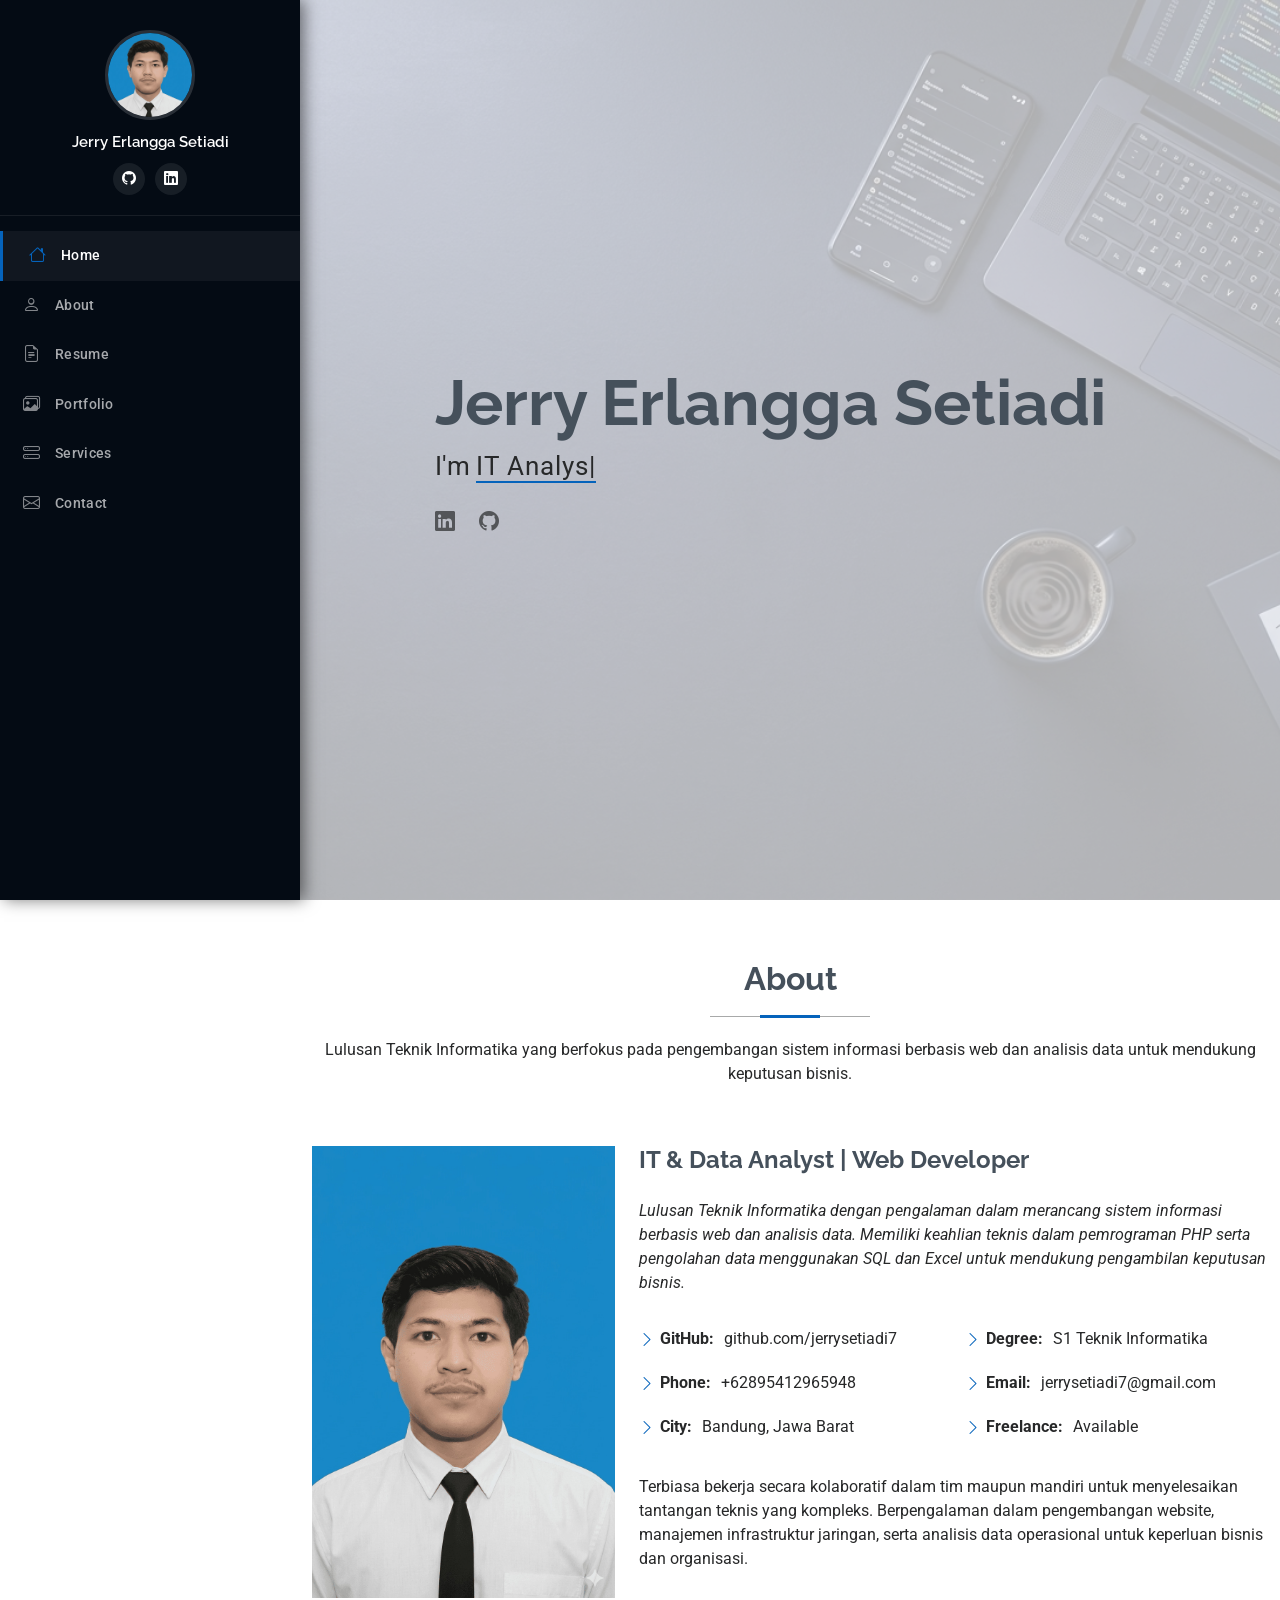
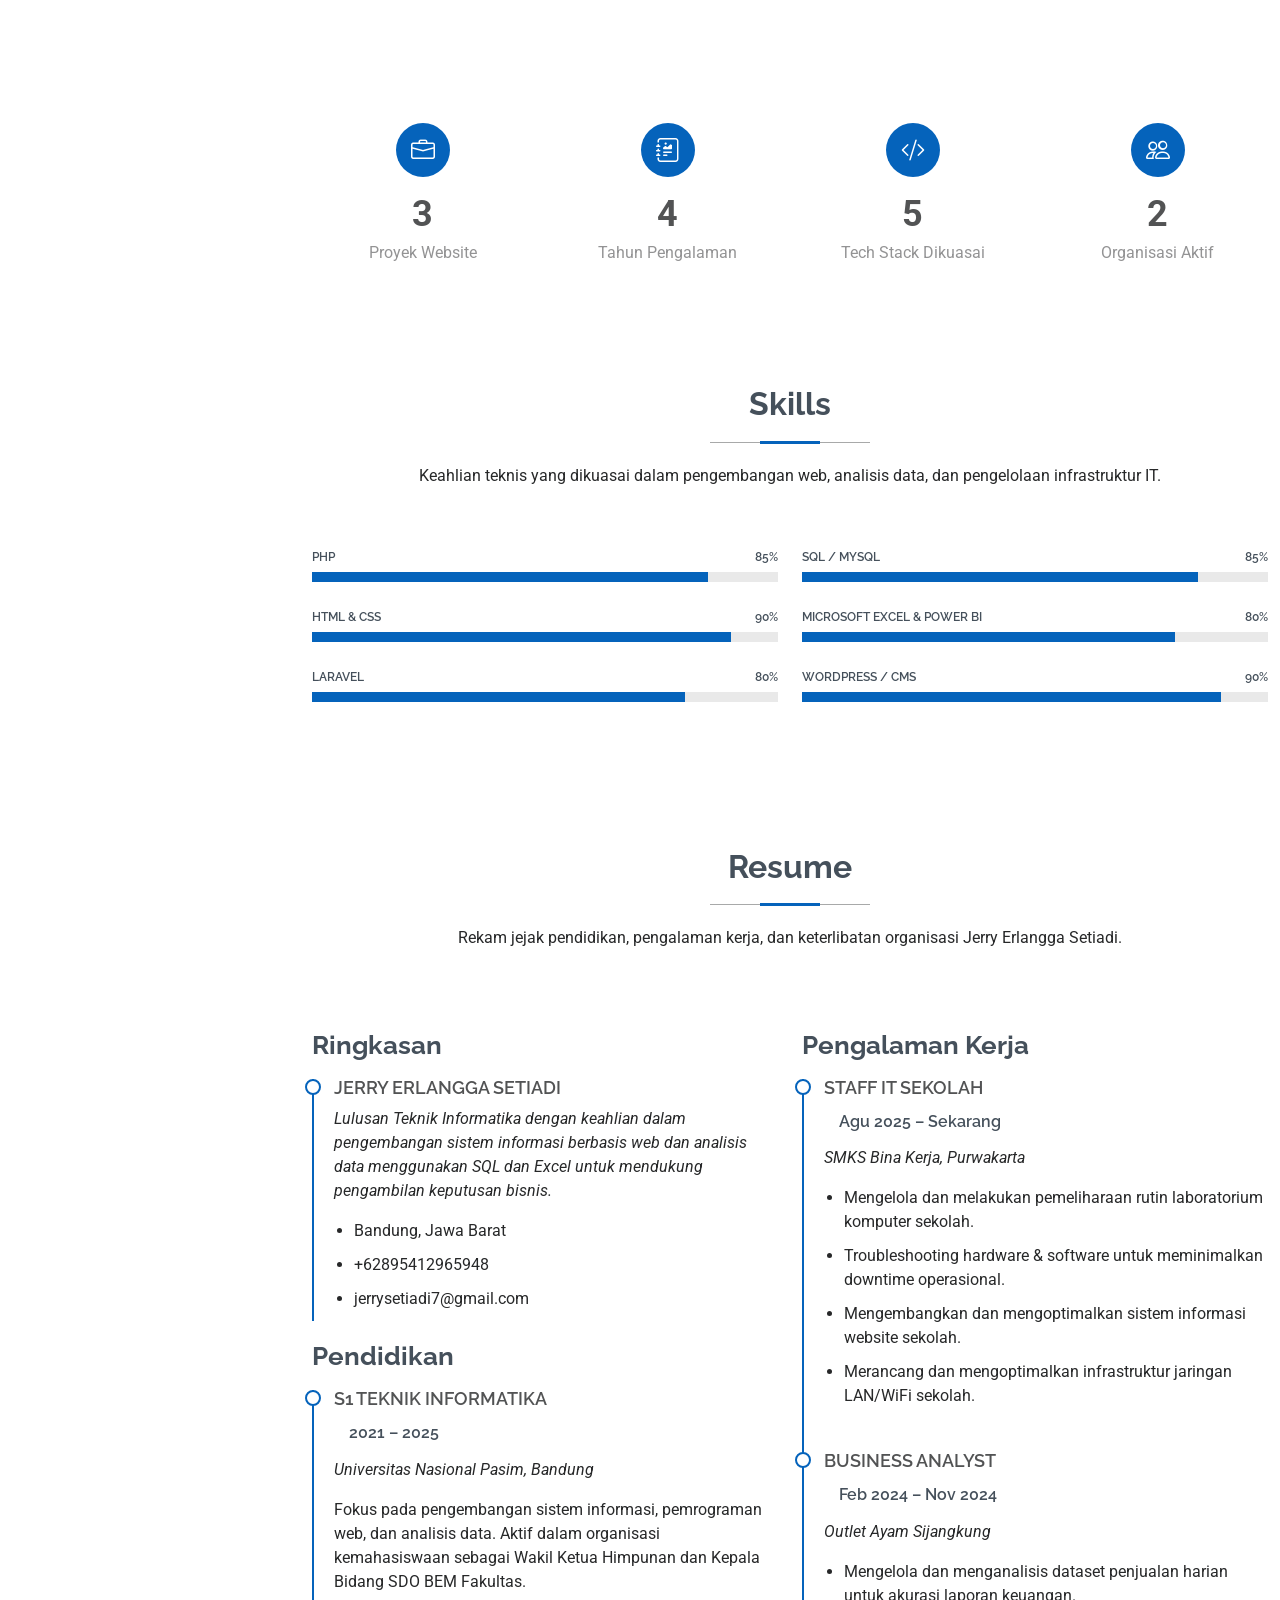
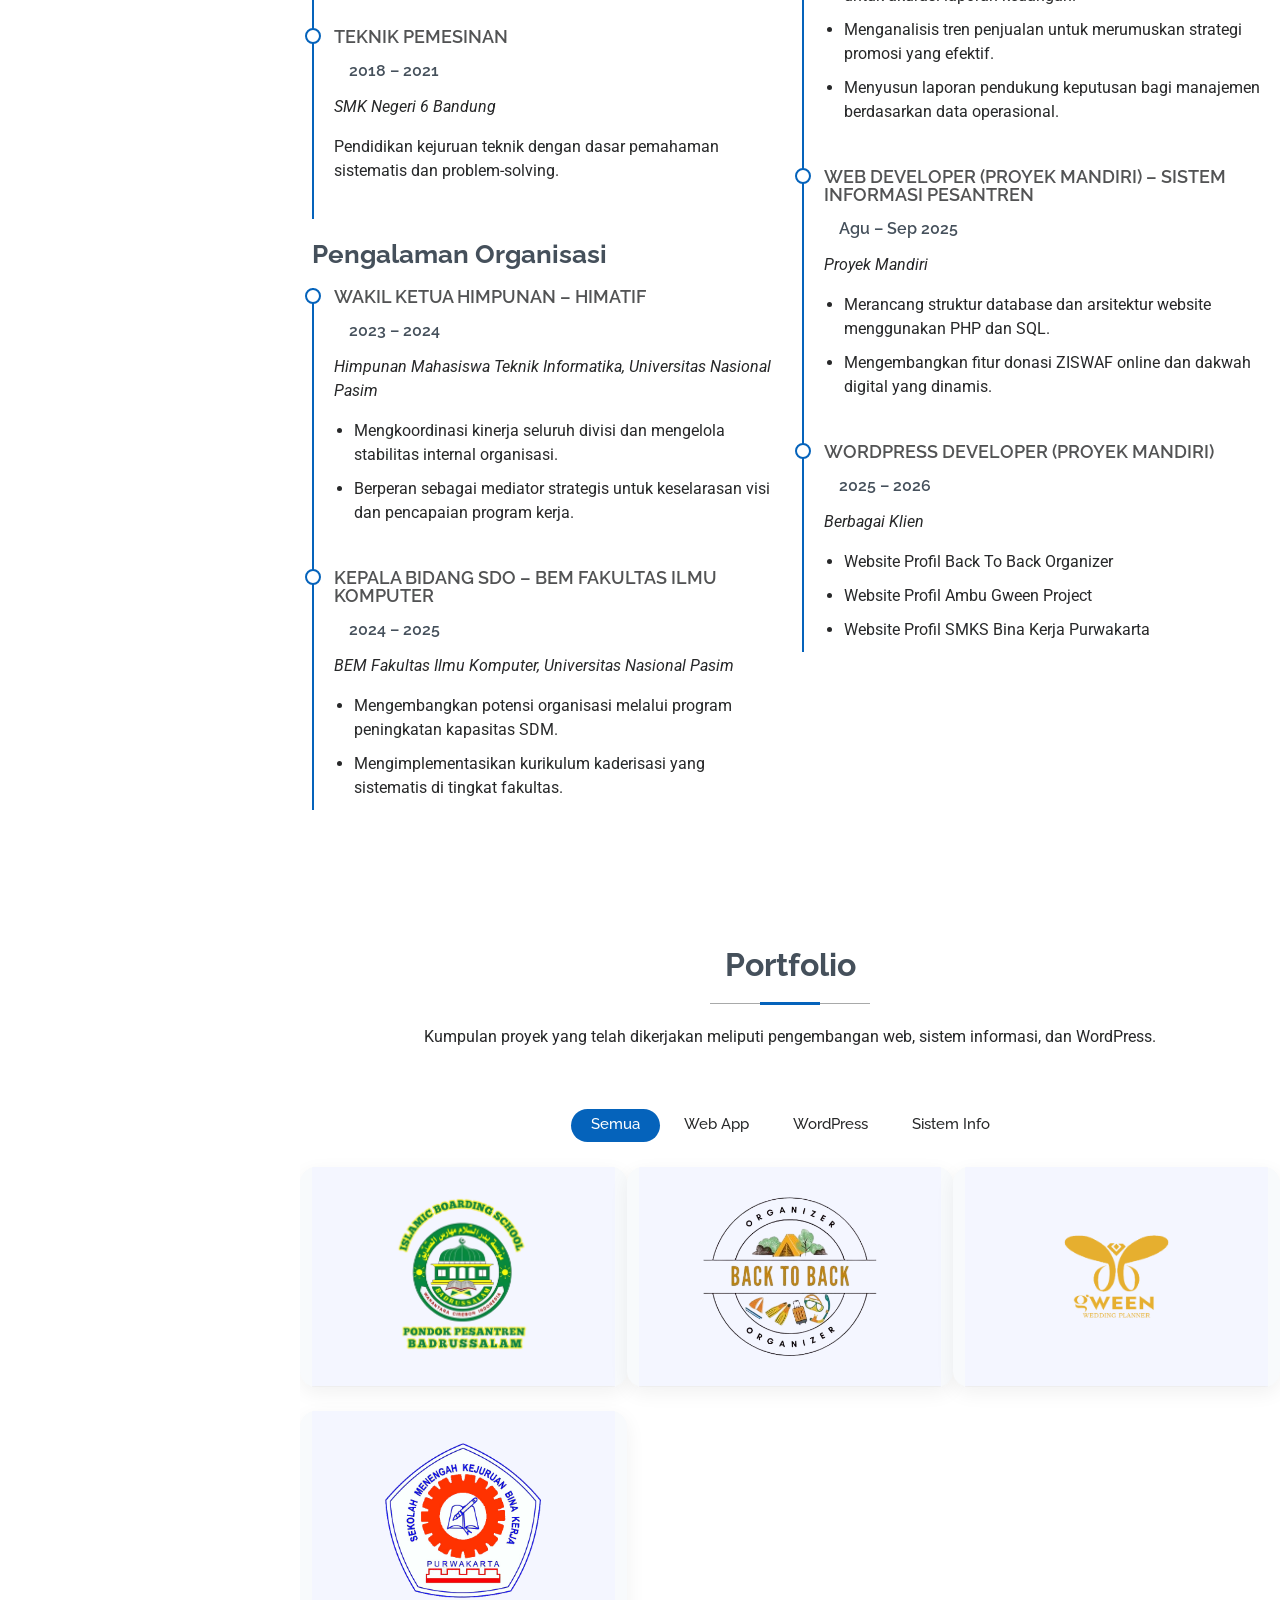
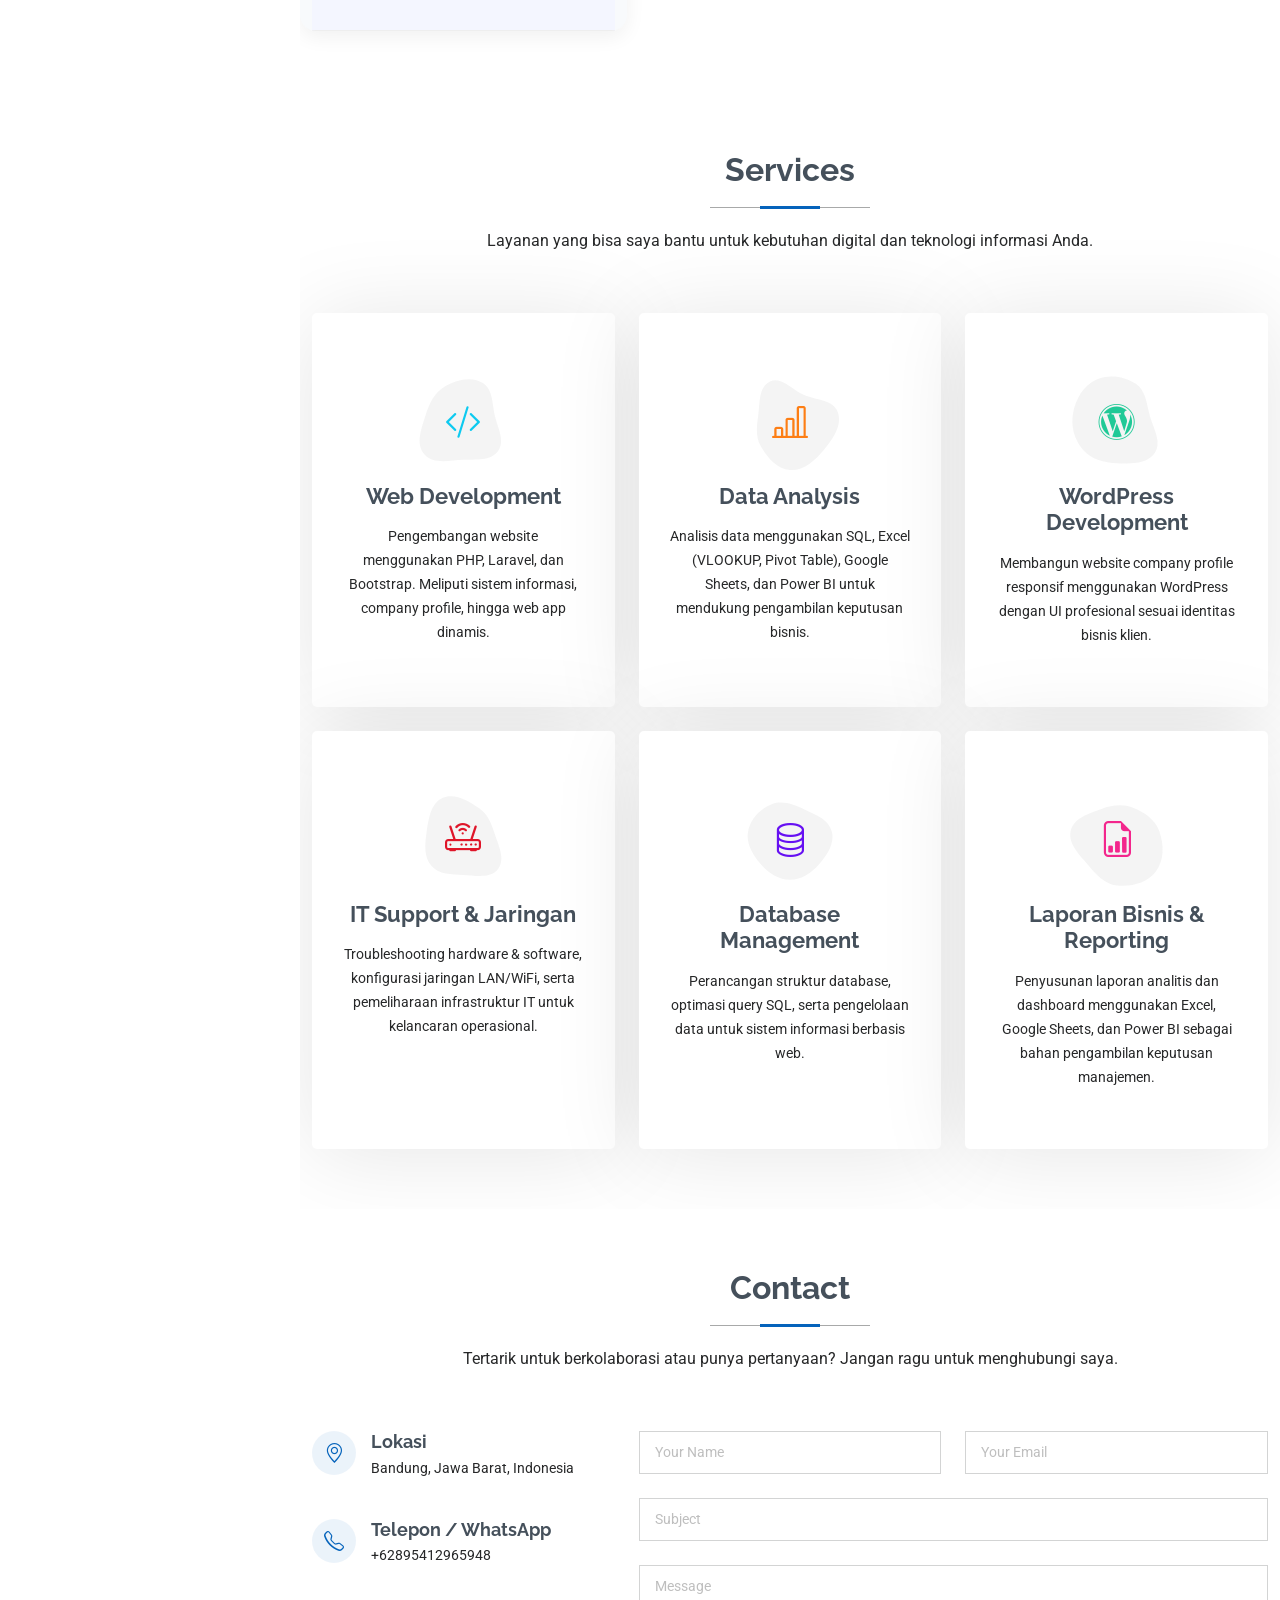
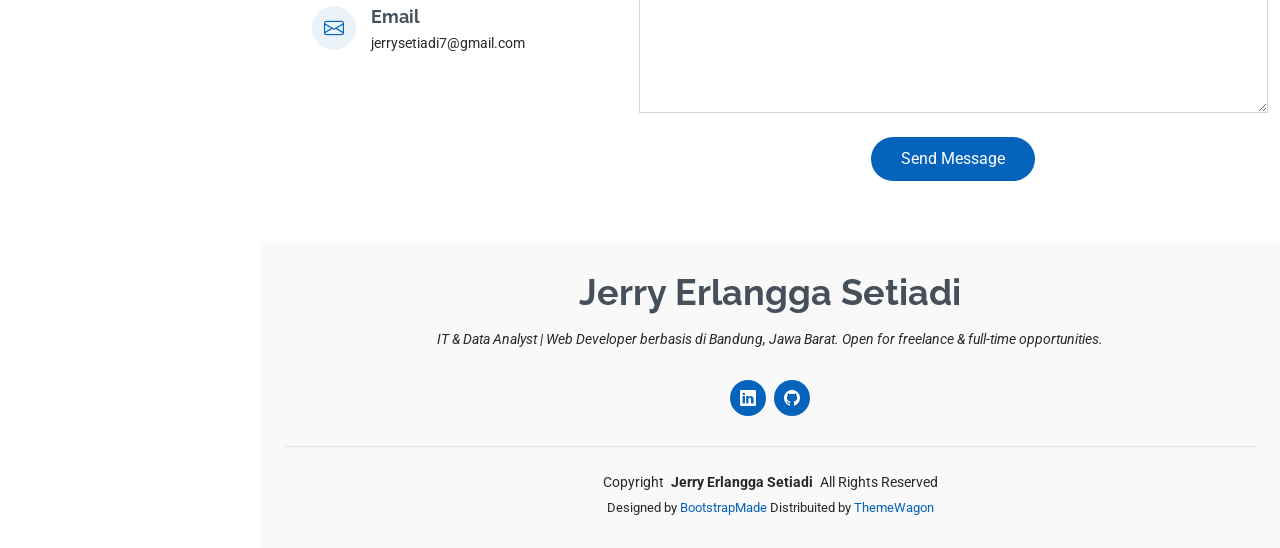
==== commit 85cb073e: "ganti foto pp" ====
--- a/index.html
+++ b/index.html
@@ -247,7 +247,7 @@
 
     <!-- Sidebar Profile Block -->
     <div class="sidebar-profile text-center d-none d-xl-flex flex-column align-items-center">
-      <img src="assets/img/jerry.jpg" alt="Jerry Erlangga Setiadi" class="sidebar-avatar rounded-circle">
+      <img src="assets/img/jerry.jpeg" alt="Jerry Erlangga Setiadi" class="sidebar-avatar rounded-circle">
       <h4 class="sidebar-name">Jerry Erlangga Setiadi</h4>
       <div class="sidebar-socials">
         <a href="https://github.com/jerrysetiadi7/PORTOFOLIO.git" target="_blank"><i class="bi bi-github"></i></a>
@@ -304,7 +304,7 @@
 
         <div class="row gy-4 justify-content-center">
           <div class="col-lg-4">
-            <img src="assets/img/jerry.jpg" class="img-fluid" alt="">
+            <img src="assets/img/jerry.jpeg" class="img-fluid" alt="">
           </div>
           <div class="col-lg-8 content">
             <h2>IT & Data Analyst | Web Developer</h2>
@@ -1031,4 +1031,4 @@
 
 </body>
 
-</html>+</html>
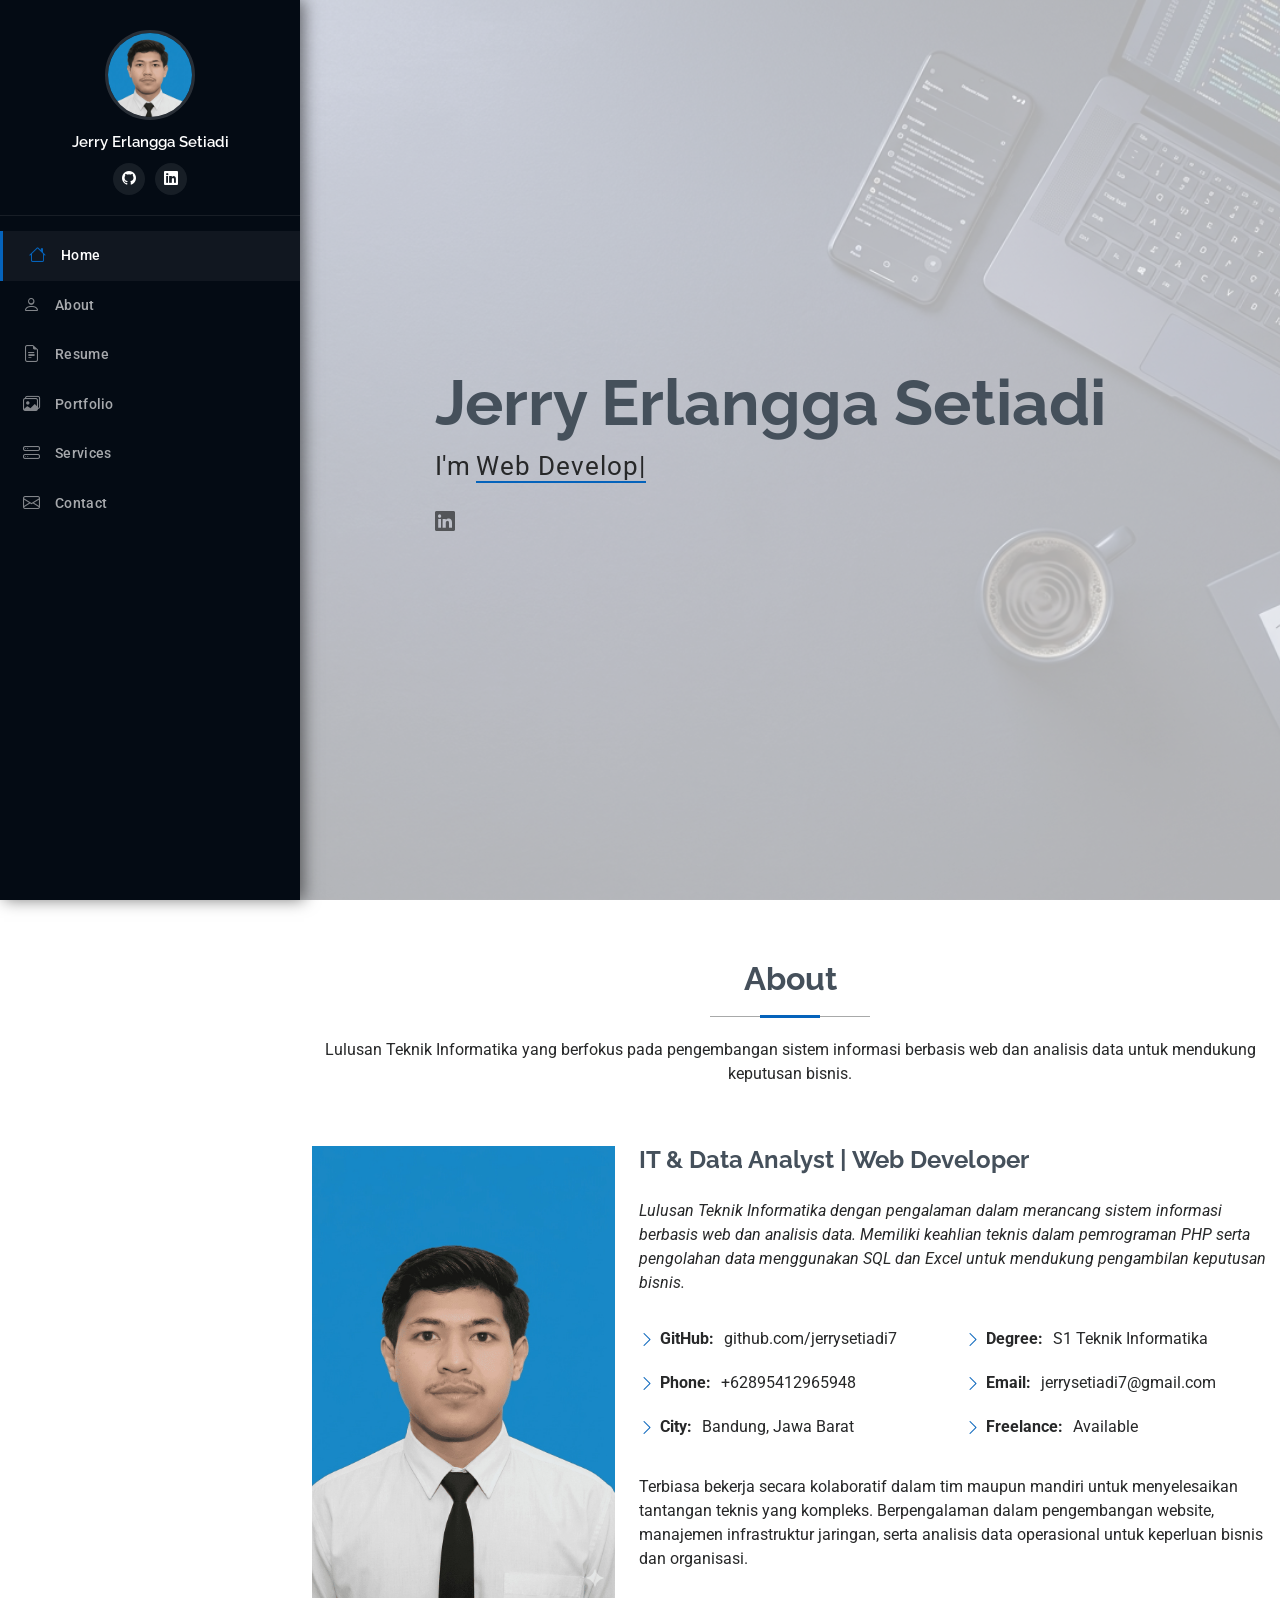
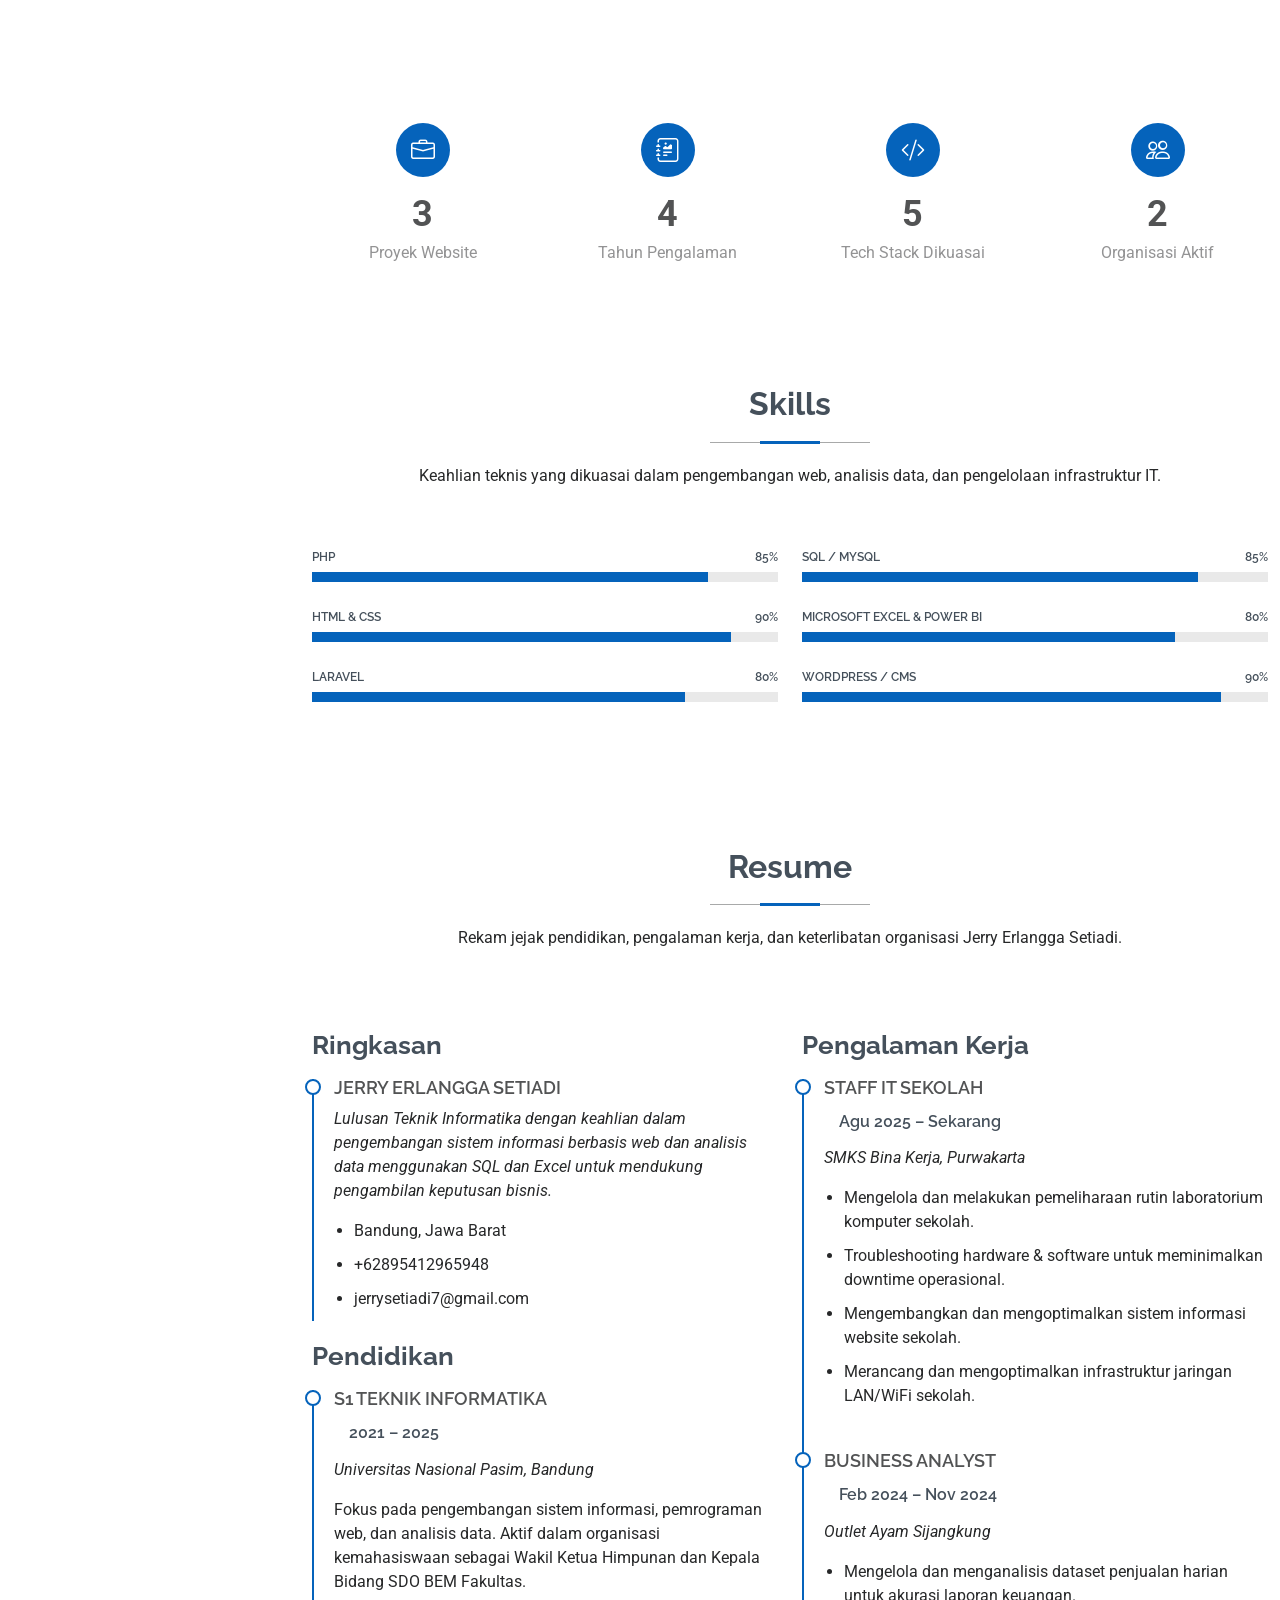
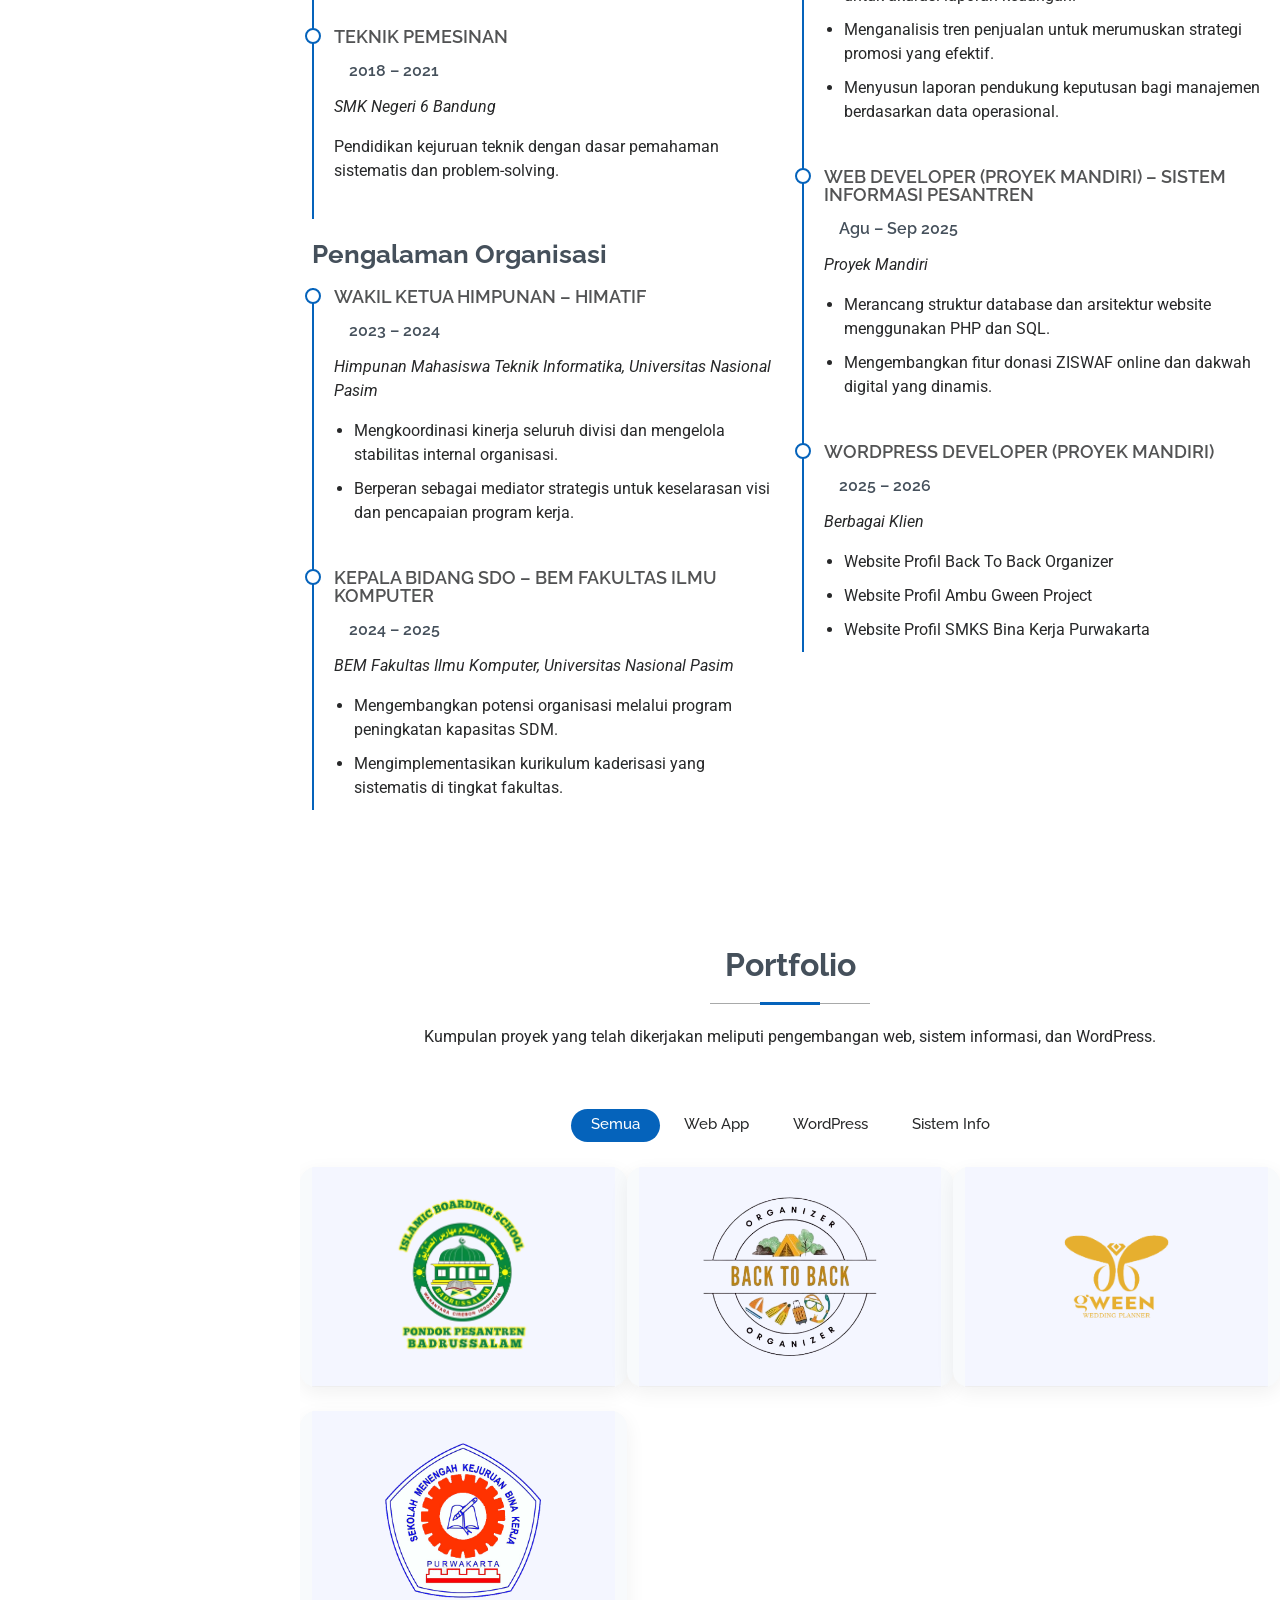
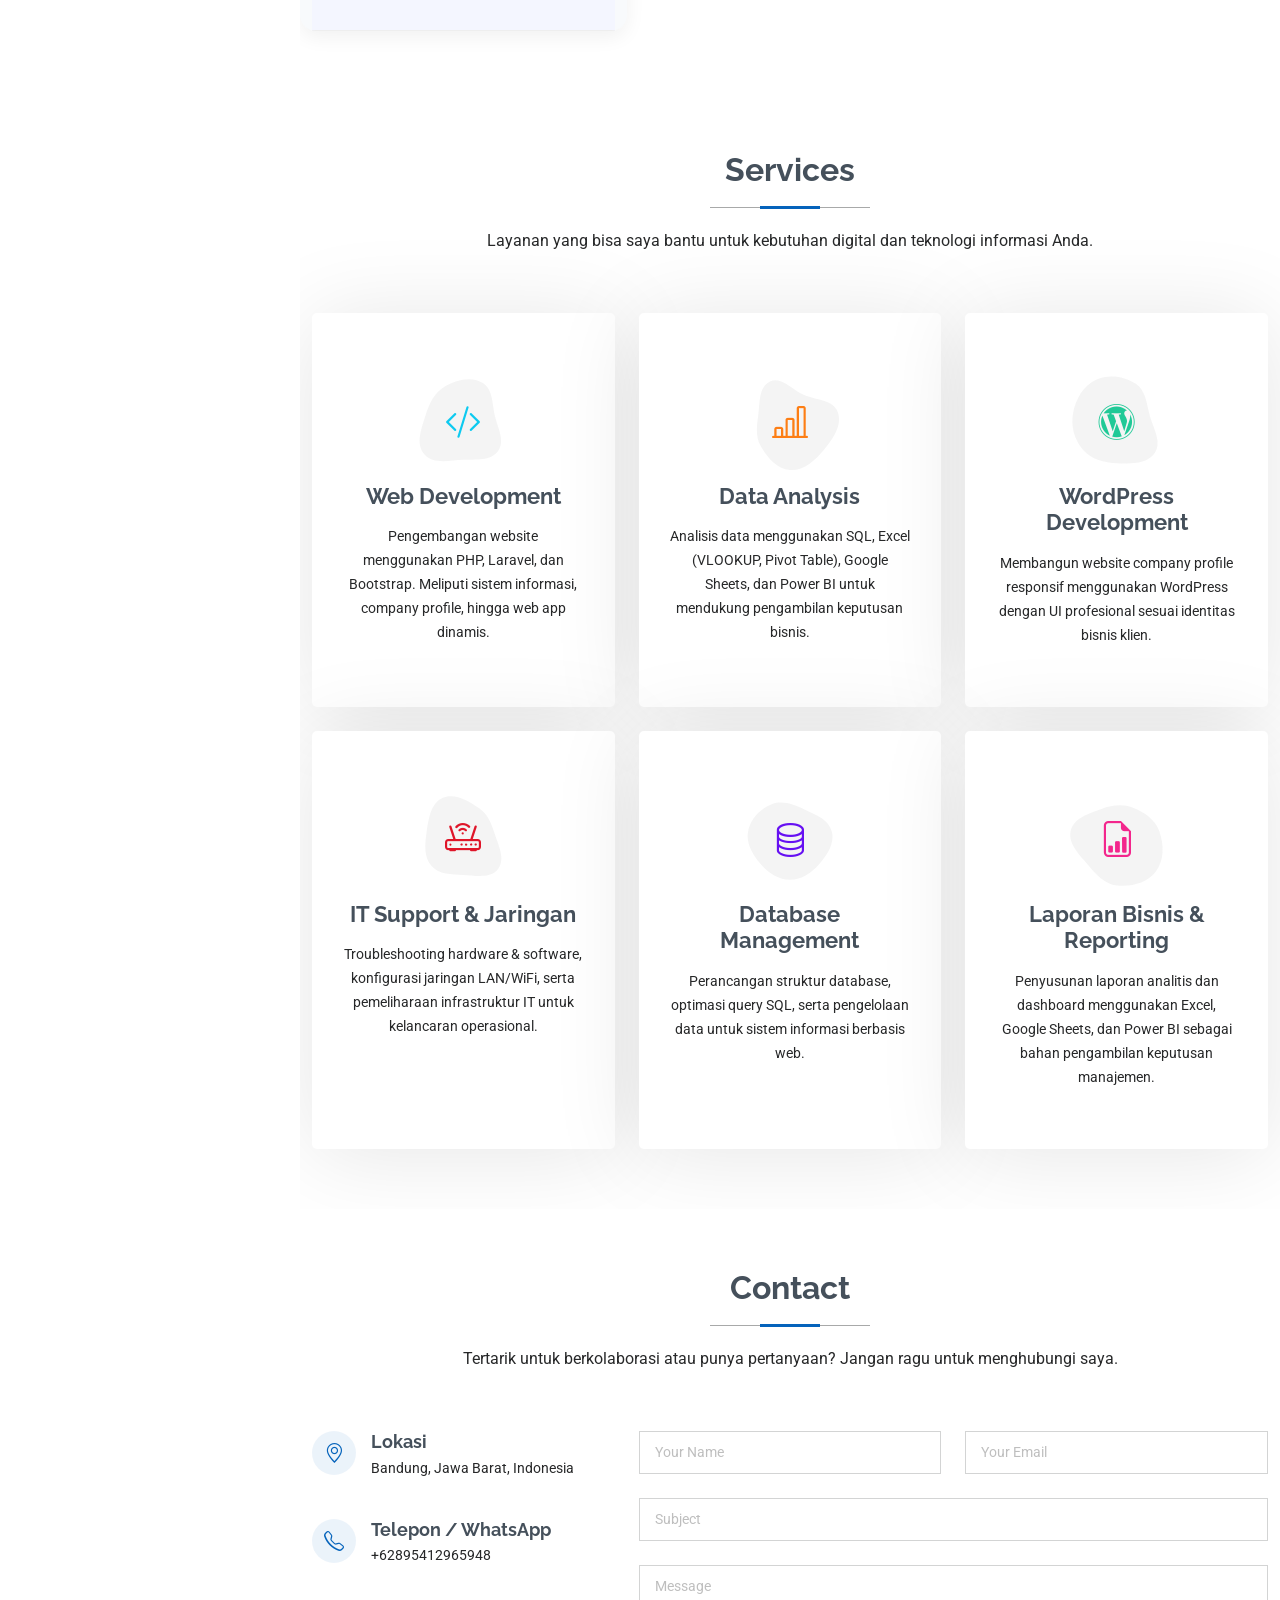
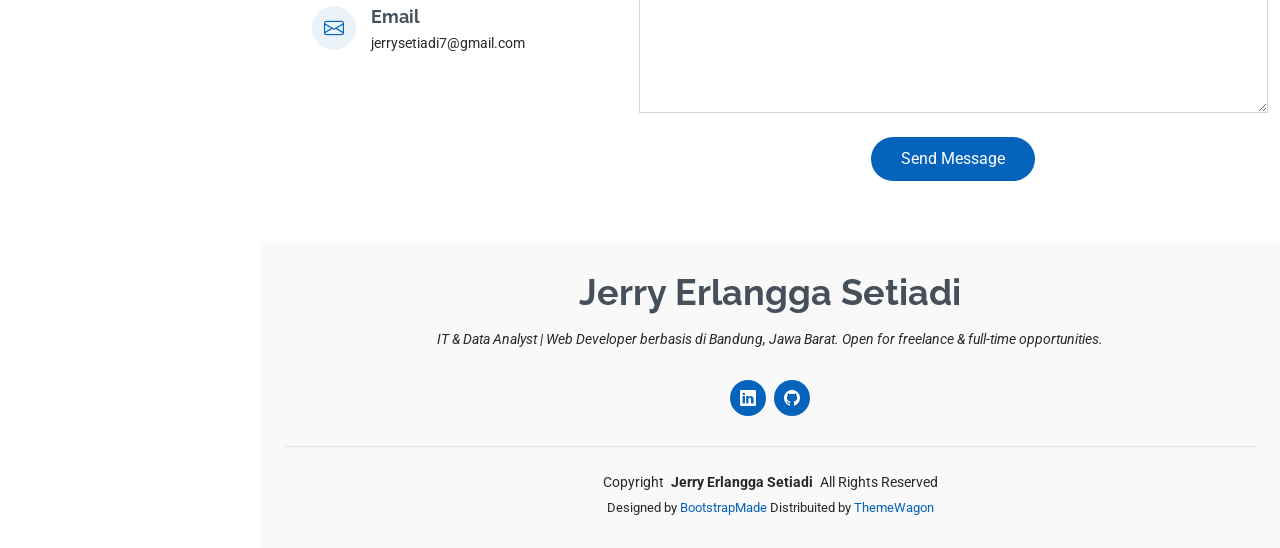
==== commit dbbdc49c: "Update title and introduction in index.html" ====
--- a/index.html
+++ b/index.html
@@ -4,7 +4,7 @@
 <head>
   <meta charset="utf-8">
   <meta content="width=device-width, initial-scale=1.0" name="viewport">
-  <title>Jerry Erlangga Setiadi - IT & Data Analyst</title>
+  <title>Portfolio - Jerry Erlangga Setiadi </title>
   <meta content="Portfolio dan CV Jerry Erlangga Setiadi - IT & Data Analyst" name="description">
   <meta content="IT, Data Analyst, Web Developer, PHP, Laravel, SQL" name="keywords">
 
@@ -280,10 +280,10 @@
         <div class="row justify-content-center">
           <div class="col-lg-9">
             <h2>Jerry Erlangga Setiadi</h2>
-            <p>I'm <span class="typed" data-typed-items="IT Analyst, Data Analyst, Web Developer, PHP Developer">IT Analyst</span><span class="typed-cursor typed-cursor--blink" aria-hidden="true"></span></p>
+            <p>I'm <span class="typed" data-typed-items="Web Developer, UI/UX Designer, IT Support, Software Engineer">Web Developer</span><span class="typed-cursor typed-cursor--blink" aria-hidden="true"></span></p>
             <div class="social-links">
               <a href="http://linkedin.com/in/jerry-erlangga-63666b275/" target="_blank"><i class="bi bi-linkedin"></i></a>
-              <a href="https://github.com/jerrysetiadi7/PORTOFOLIO.git" target="_blank"><i class="bi bi-github"></i></a>
+              <a href="https://github.com/jerrysetiadi7/PORTOFOLIO.git" target="_blank"><i class="bi bi-email"></i></a>
             </div>
           </div>
         </div>
